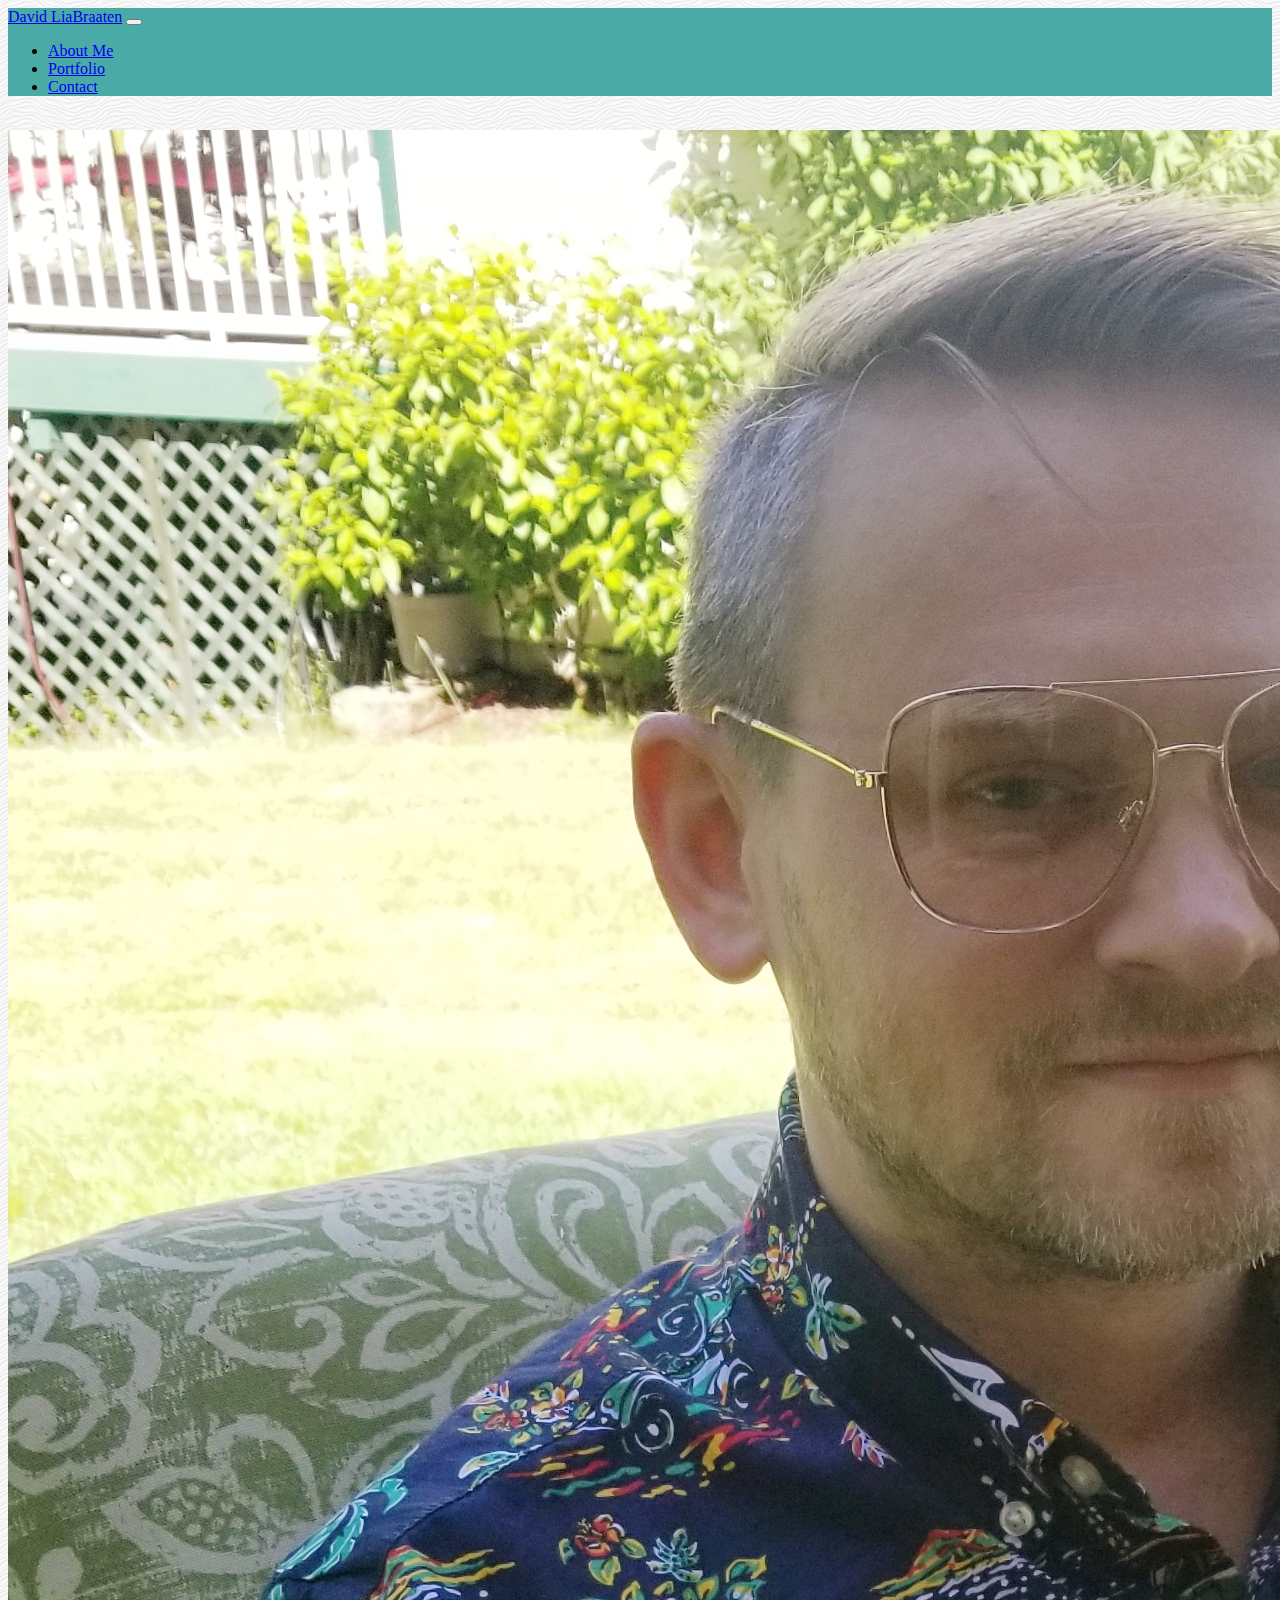
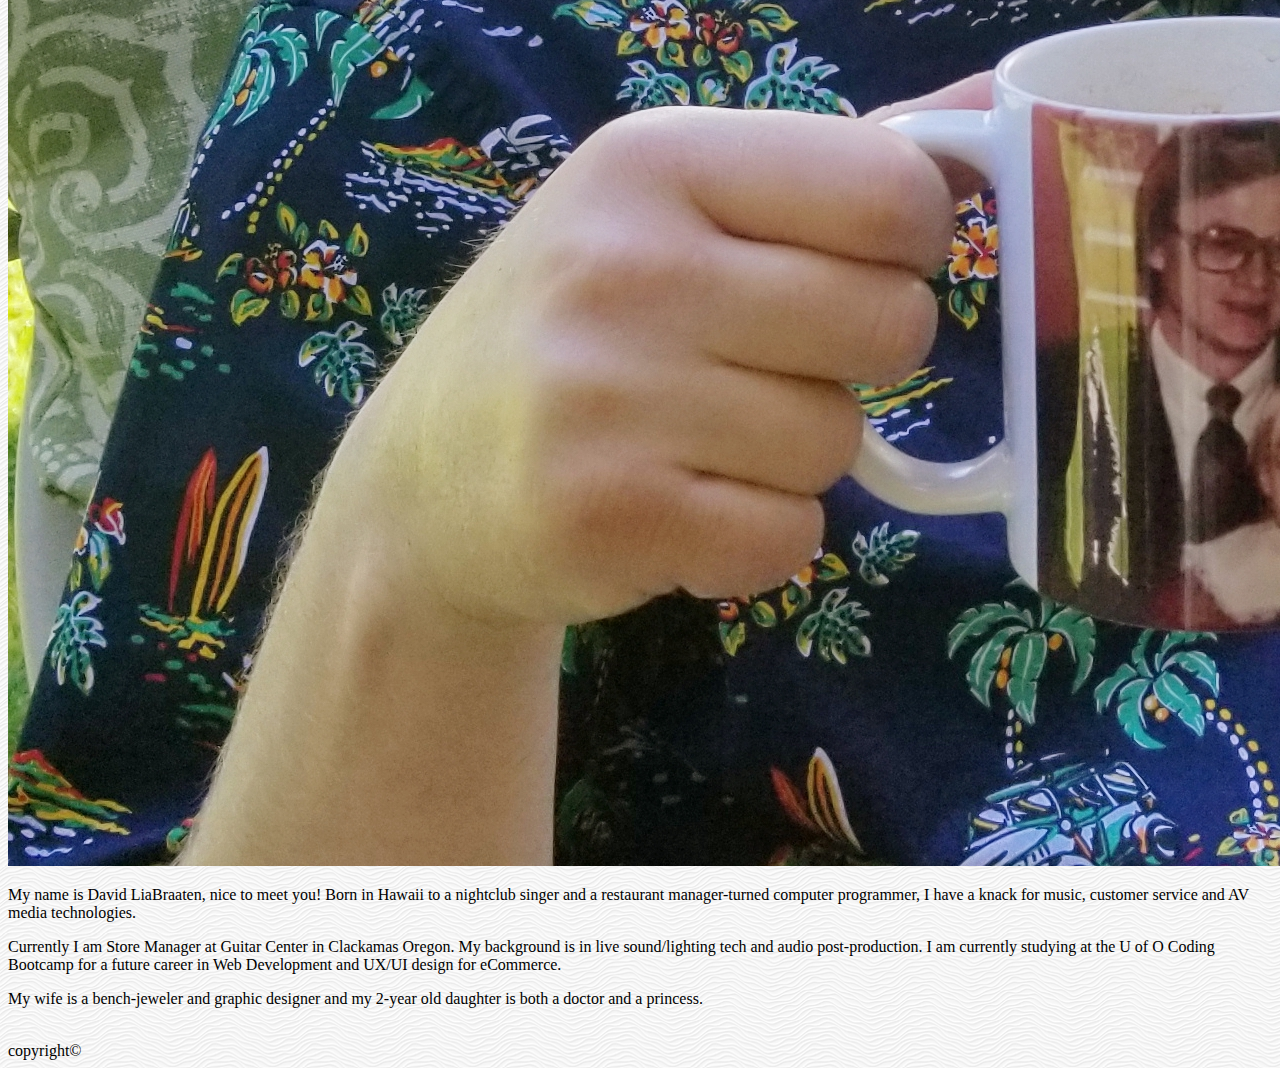
==== index.html @ 0c7cf11d "add sticky footer to bootstrap portfolio" ====
<!DOCTYPE html>
<html lang="en-us">

    <head>
        <meta charset="UTF-8">
        <meta name="viewport" content="width=device-width, initial-scale=1, shrink-to-fit=no">
        <link rel="stylesheet" href="https://stackpath.bootstrapcdn.com/bootstrap/4.2.1/css/bootstrap.min.css" integrity="sha384-GJzZqFGwb1QTTN6wy59ffF1BuGJpLSa9DkKMp0DgiMDm4iYMj70gZWKYbI706tWS" crossorigin="anonymous">
        <!-- <style>
        body {background-image: url("..assets/images/white-waves.png");}
        </style> -->
        <title>portfolio-about-me</title>
    </head>

<!-- set background image    -->
    <body style="background-image: url(assets/images/white-waves.png)">
<!--name and nav bar-->

        <nav class="navbar navbar-expand-sm navbar-light bg-teal" style="background-color:#4aaaa5";>
        <!-- brand -->
            <a class="navbar-brand" href="index.html">David LiaBraaten</a>
      
        <!-- toggler/collapsibe button -->
            <button class="navbar-toggler" type="button" data-toggle="collapse" data-target="#navbarMenu">
                <span class="navbar-toggler-icon"></span>
            </button>
      
        <!-- navbar links -->
 
            <div class="collapse navbar-collapse" id="navbarMenu">
                <ul class="navbar-nav ml-auto">
                    <li class="nav-item">
                    <a class="nav-link" href="index.html">About Me</a>
                    </li>
                    <li class="nav-item">
                    <a class="nav-link" href="portfolio.html">Portfolio</a>
                    </li>
                    <li class="nav-item">
                    <a class="nav-link" href="contact.html">Contact</a>
                    </li> 
                </ul>
            </div> 
        </nav>



<!--bottom portion-->

<!-- build bootstrap grid: 4 rows, 2 columns -->
<br>
        <div class="container">
            <div class="row card">
                <div class="col card-body">
                    <div class="row">
                        <div class="col-md-4 col-sm-8"><img src="assets/images/DavidLiaBraatenMug.jpg"/ alt="David LiaBraaten picture" class="img-fluid mb-3"/>
                        </div>
                        <div class="col-md-8 col-sm-4">
                                        <p>My name is David LiaBraaten, nice to meet you!  Born in Hawaii to a nightclub singer and a restaurant manager-turned computer programmer, I have a knack for music, customer service and AV media technologies.   </p> 
                                        <p> Currently I am Store Manager at Guitar Center in Clackamas Oregon.  My background is in live sound/lighting tech and audio post-production.   I am currently studying at the U of O Coding Bootcamp for a future career in Web Development and UX/UI design for eCommerce. </p> 
                                        <p>My wife is a bench-jeweler and graphic designer and my 2-year old daughter is both a doctor and a princess.</p>
                        </div>
                    </div> 
                    <div class="row">
                        <div class="col-md-12"></div>
                    </div>  
                </div>
            </div>
        
        </div>
<br> 
<!-- footer element -->

<div class="footer-margin mb-0 mt-100">
        <footer class="card-footer bg-light footer-font-style text-muted footer-position text-center mh-100 fixed-bottom">copyright&copy;</footer></a>
        </footer>
      </div>

<!-- javascript links -->

    <script src="https://code.jquery.com/jquery-3.3.1.slim.min.js" integrity="sha384-q8i/X+965DzO0rT7abK41JStQIAqVgRVzpbzo5smXKp4YfRvH+8abtTE1Pi6jizo" crossorigin="anonymous"></script>
    <script src="https://cdnjs.cloudflare.com/ajax/libs/popper.js/1.14.6/umd/popper.min.js" integrity="sha384-wHAiFfRlMFy6i5SRaxvfOCifBUQy1xHdJ/yoi7FRNXMRBu5WHdZYu1hA6ZOblgut" crossorigin="anonymous"></script>
    <script src="https://stackpath.bootstrapcdn.com/bootstrap/4.2.1/js/bootstrap.min.js" integrity="sha384-B0UglyR+jN6CkvvICOB2joaf5I4l3gm9GU6Hc1og6Ls7i6U/mkkaduKaBhlAXv9k" crossorigin="anonymous"></script>    
    </body>
</html>
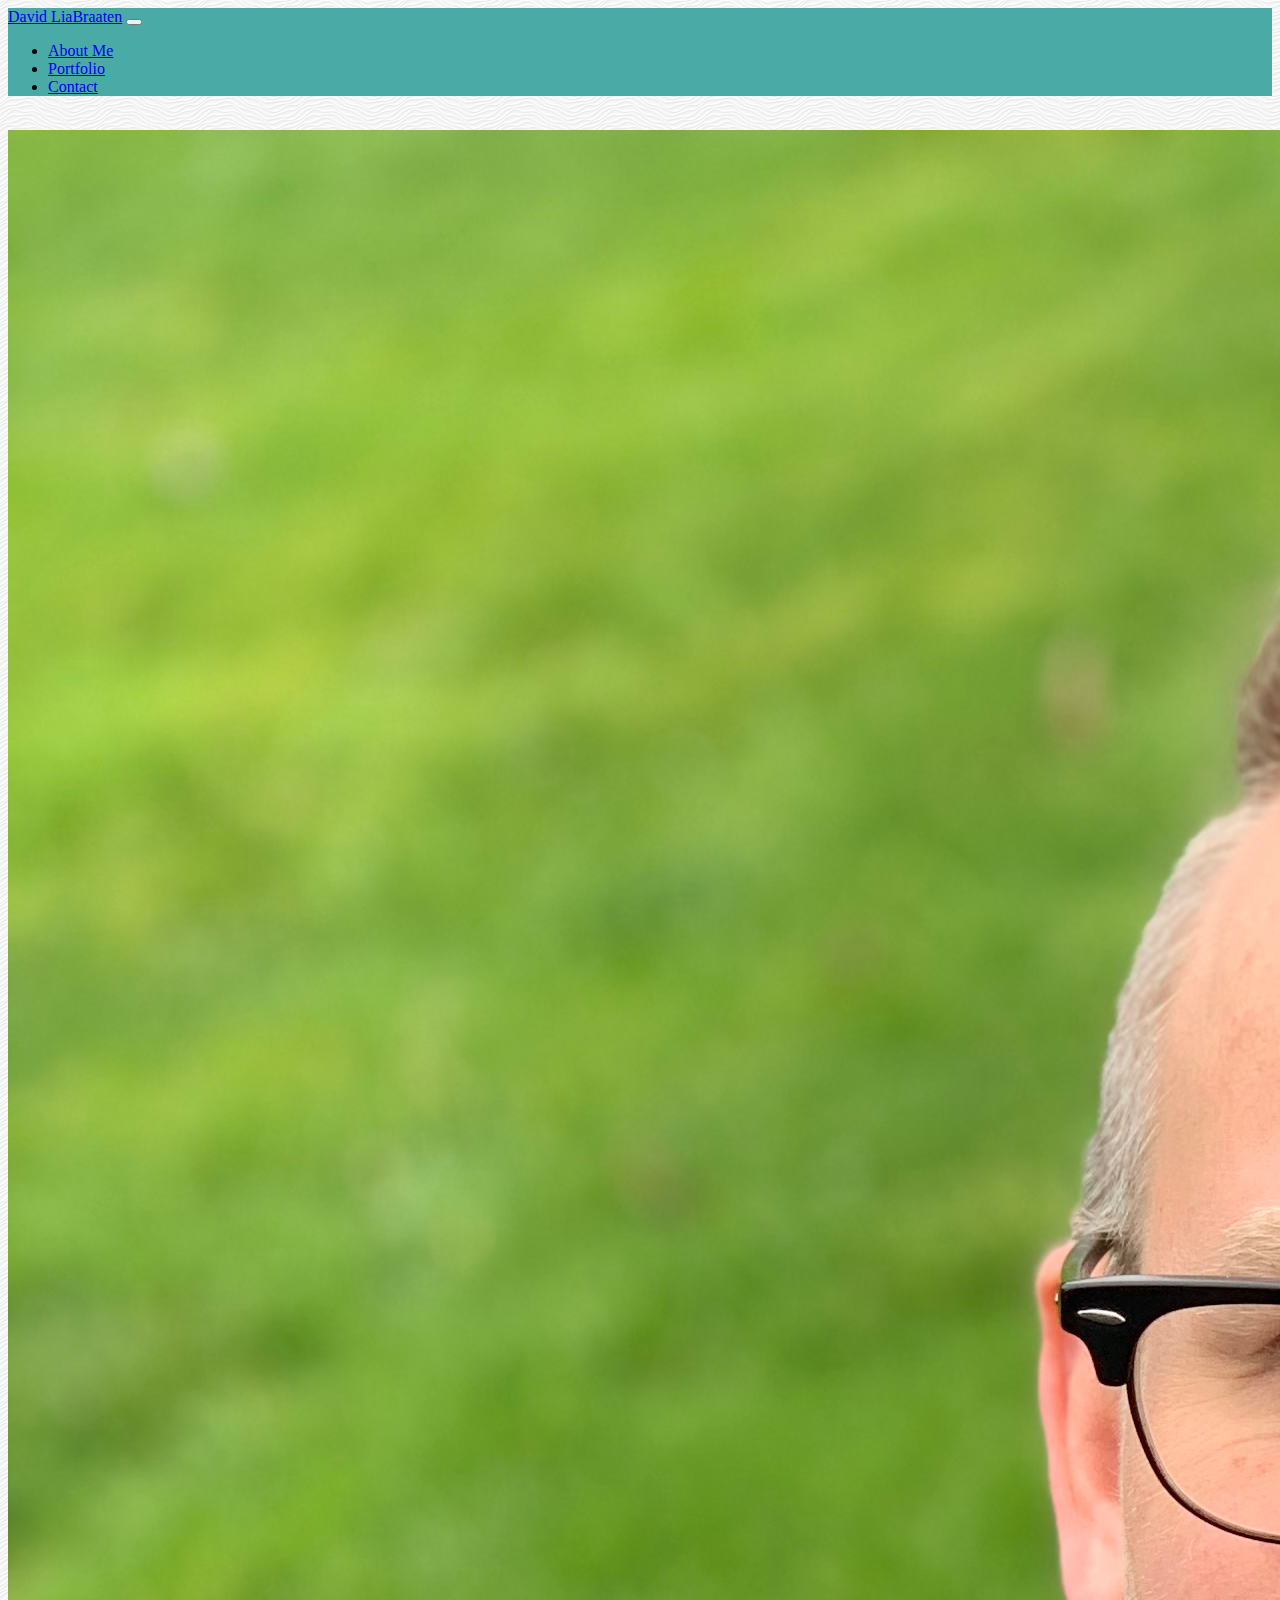
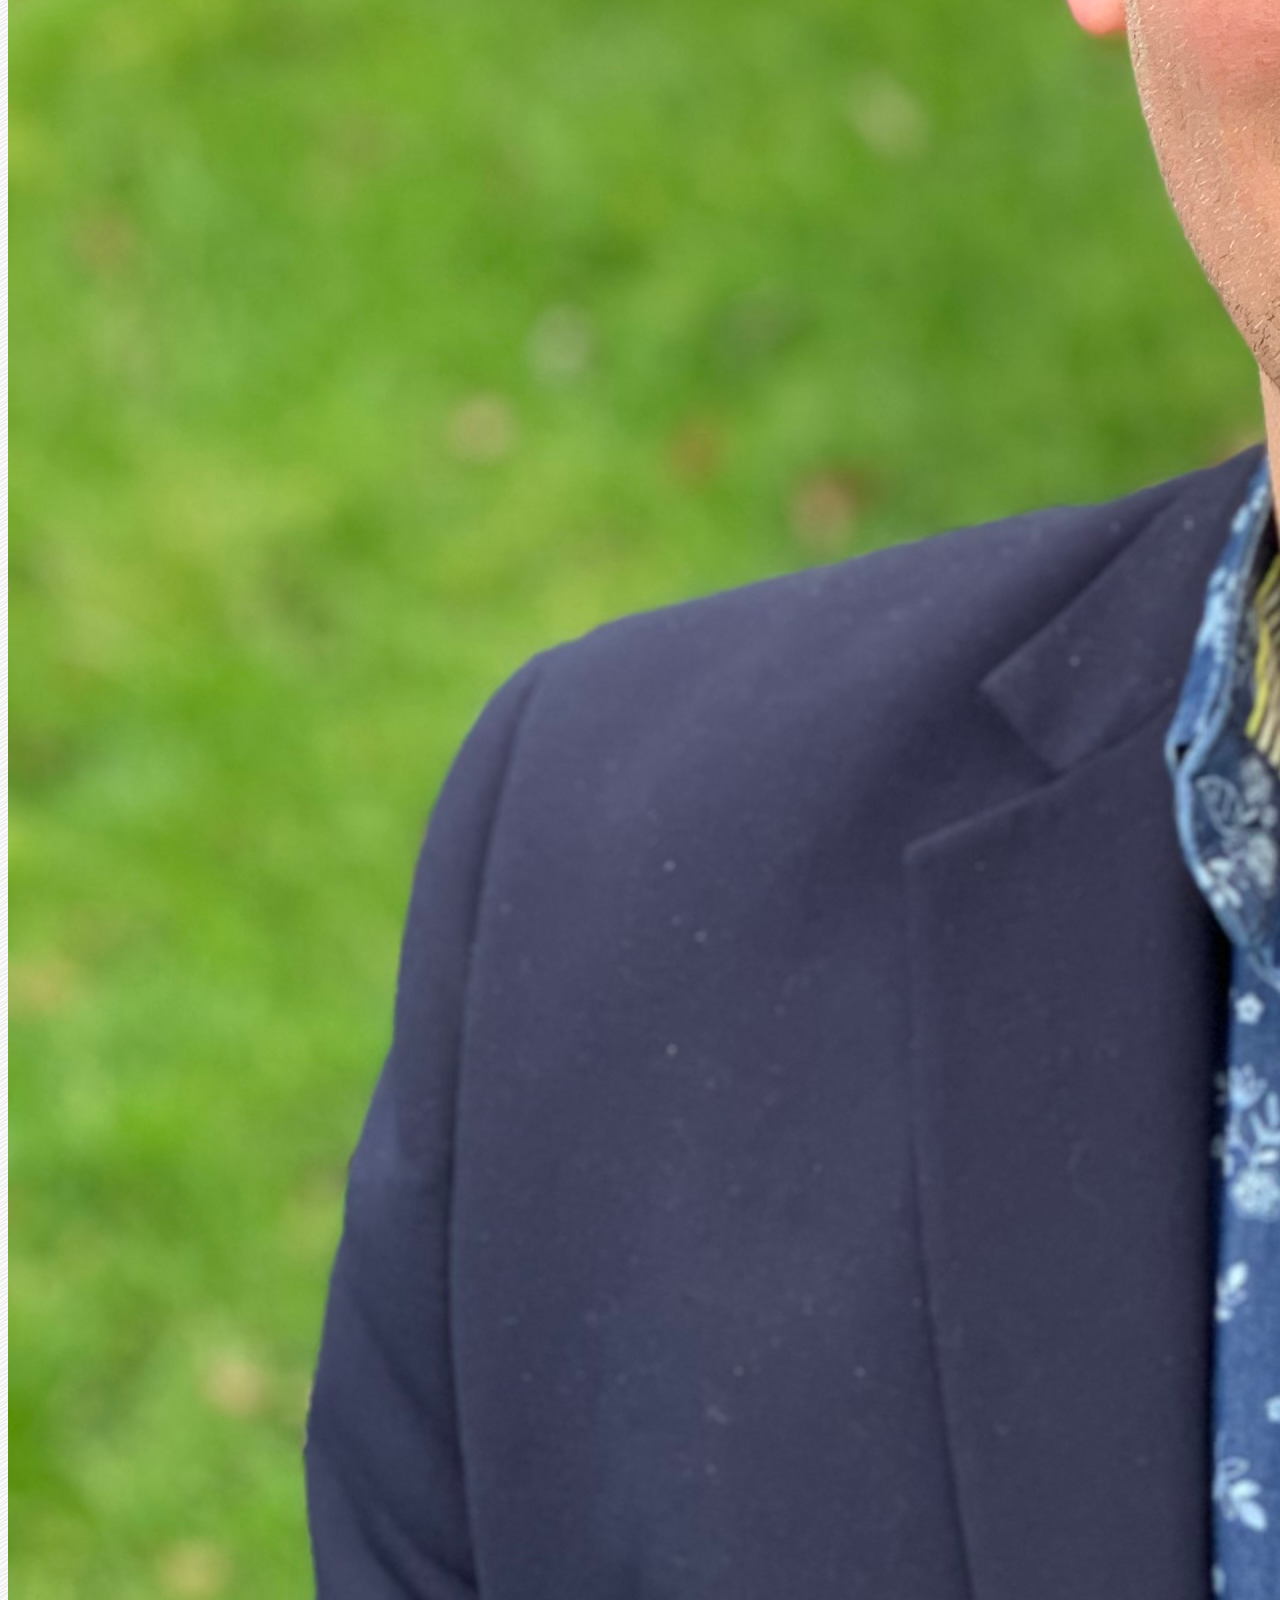
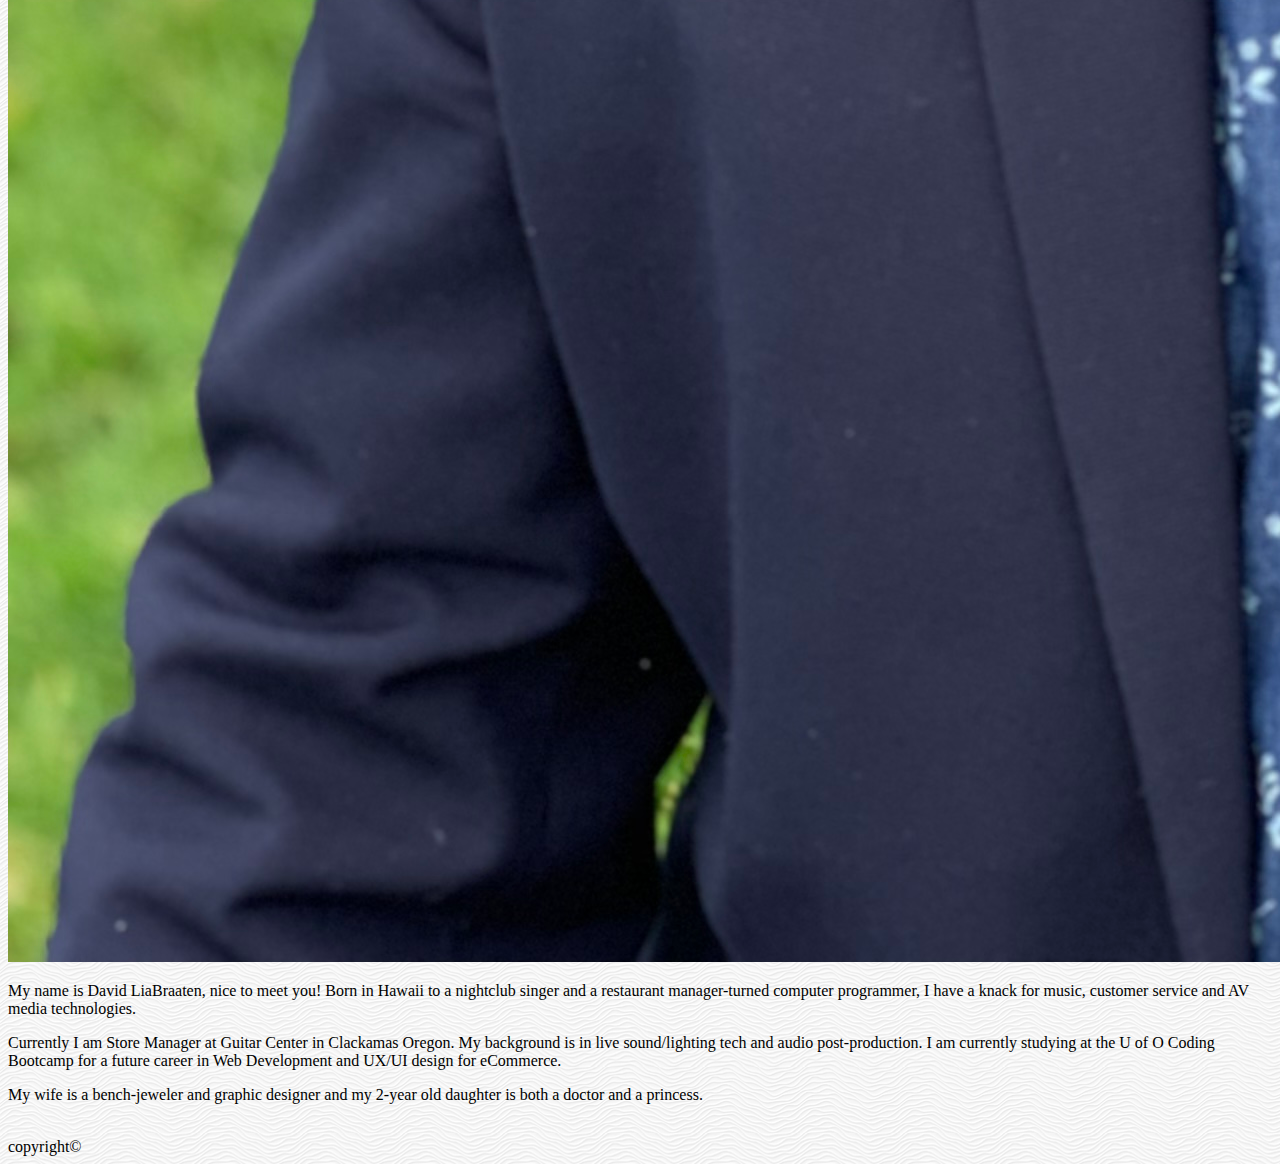
==== commit 46eceb3c: "profile2.0" ====
--- a/index.html
+++ b/index.html
@@ -51,7 +51,7 @@
             <div class="row card">
                 <div class="col card-body">
                     <div class="row">
-                        <div class="col-md-4 col-sm-8"><img src="assets/images/DavidLiaBraatenMug.jpg"/ alt="David LiaBraaten picture" class="img-fluid mb-3"/>
+                        <div class="col-md-4 col-sm-8"><img src="assets/images/DLProfile.jpg"/ alt="David LiaBraaten picture" class="img-fluid mb-3"/>
                         </div>
                         <div class="col-md-8 col-sm-4">
                                         <p>My name is David LiaBraaten, nice to meet you!  Born in Hawaii to a nightclub singer and a restaurant manager-turned computer programmer, I have a knack for music, customer service and AV media technologies.   </p> 
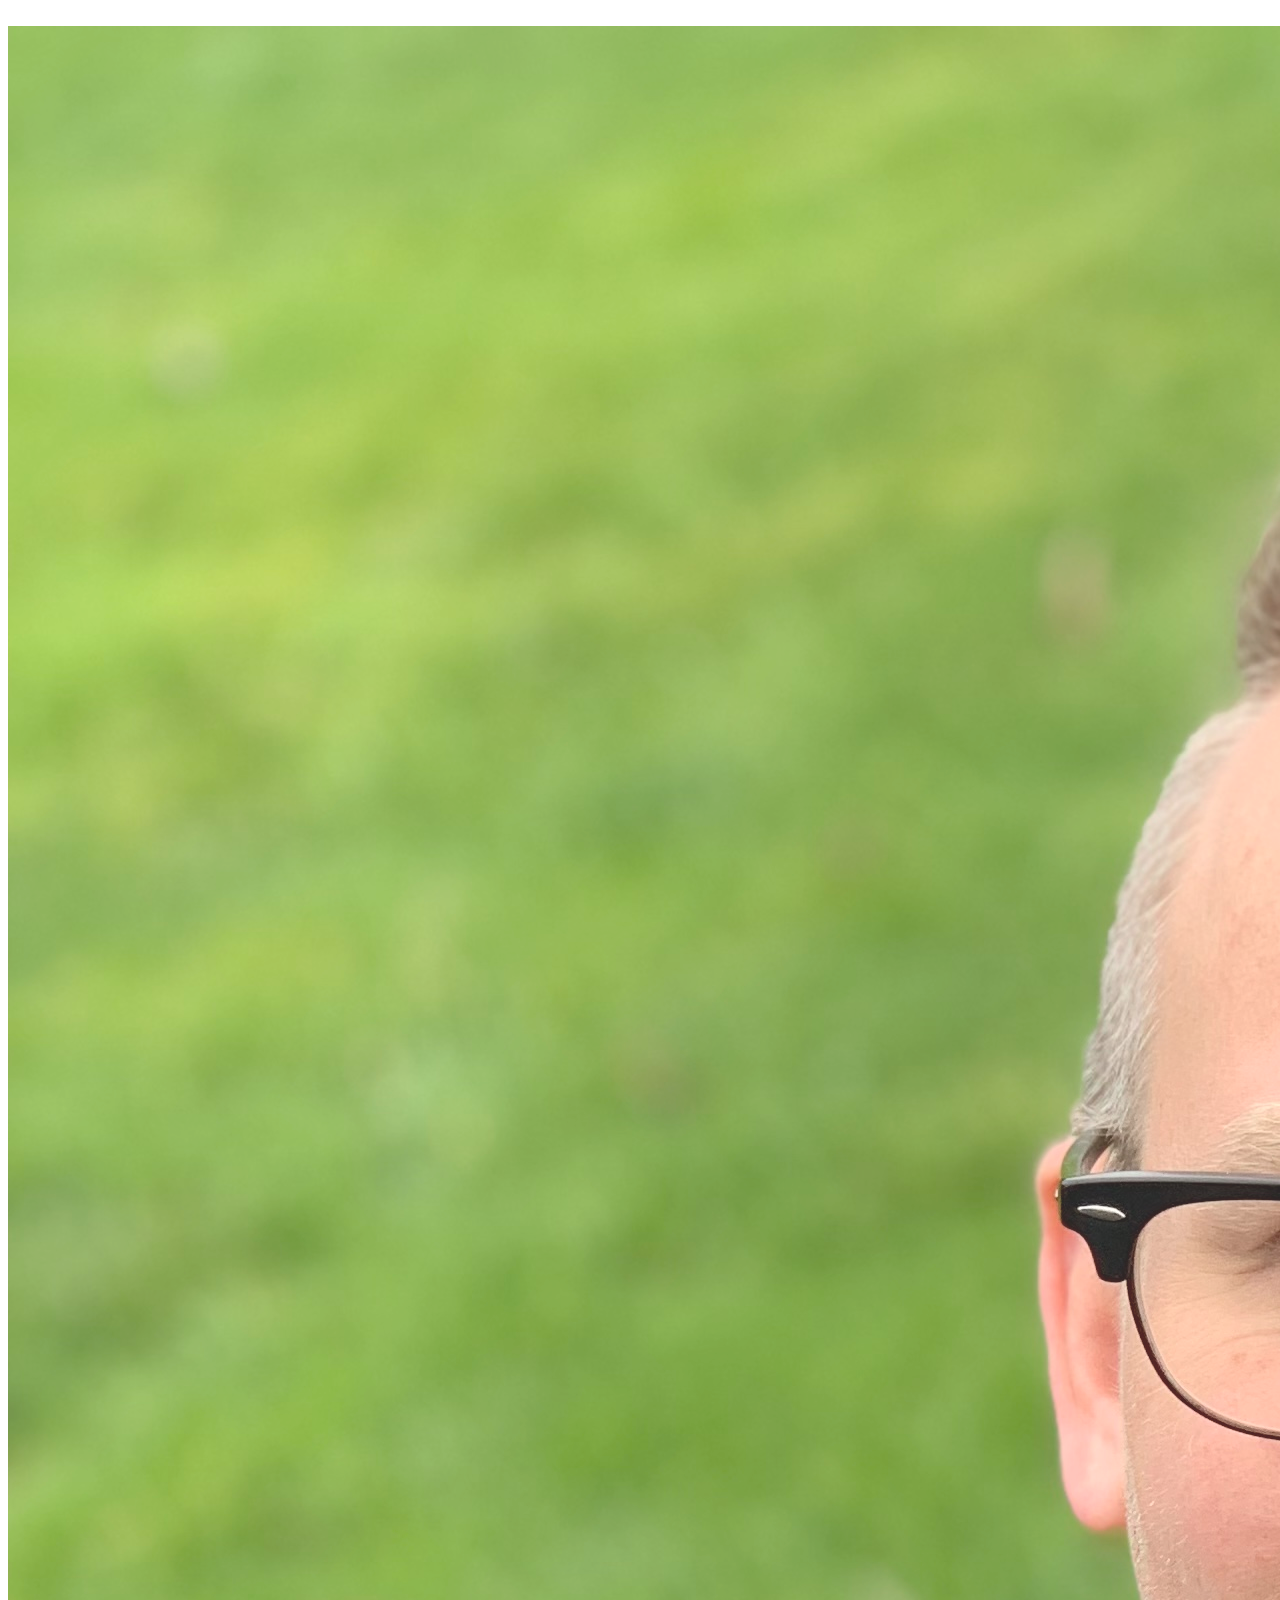
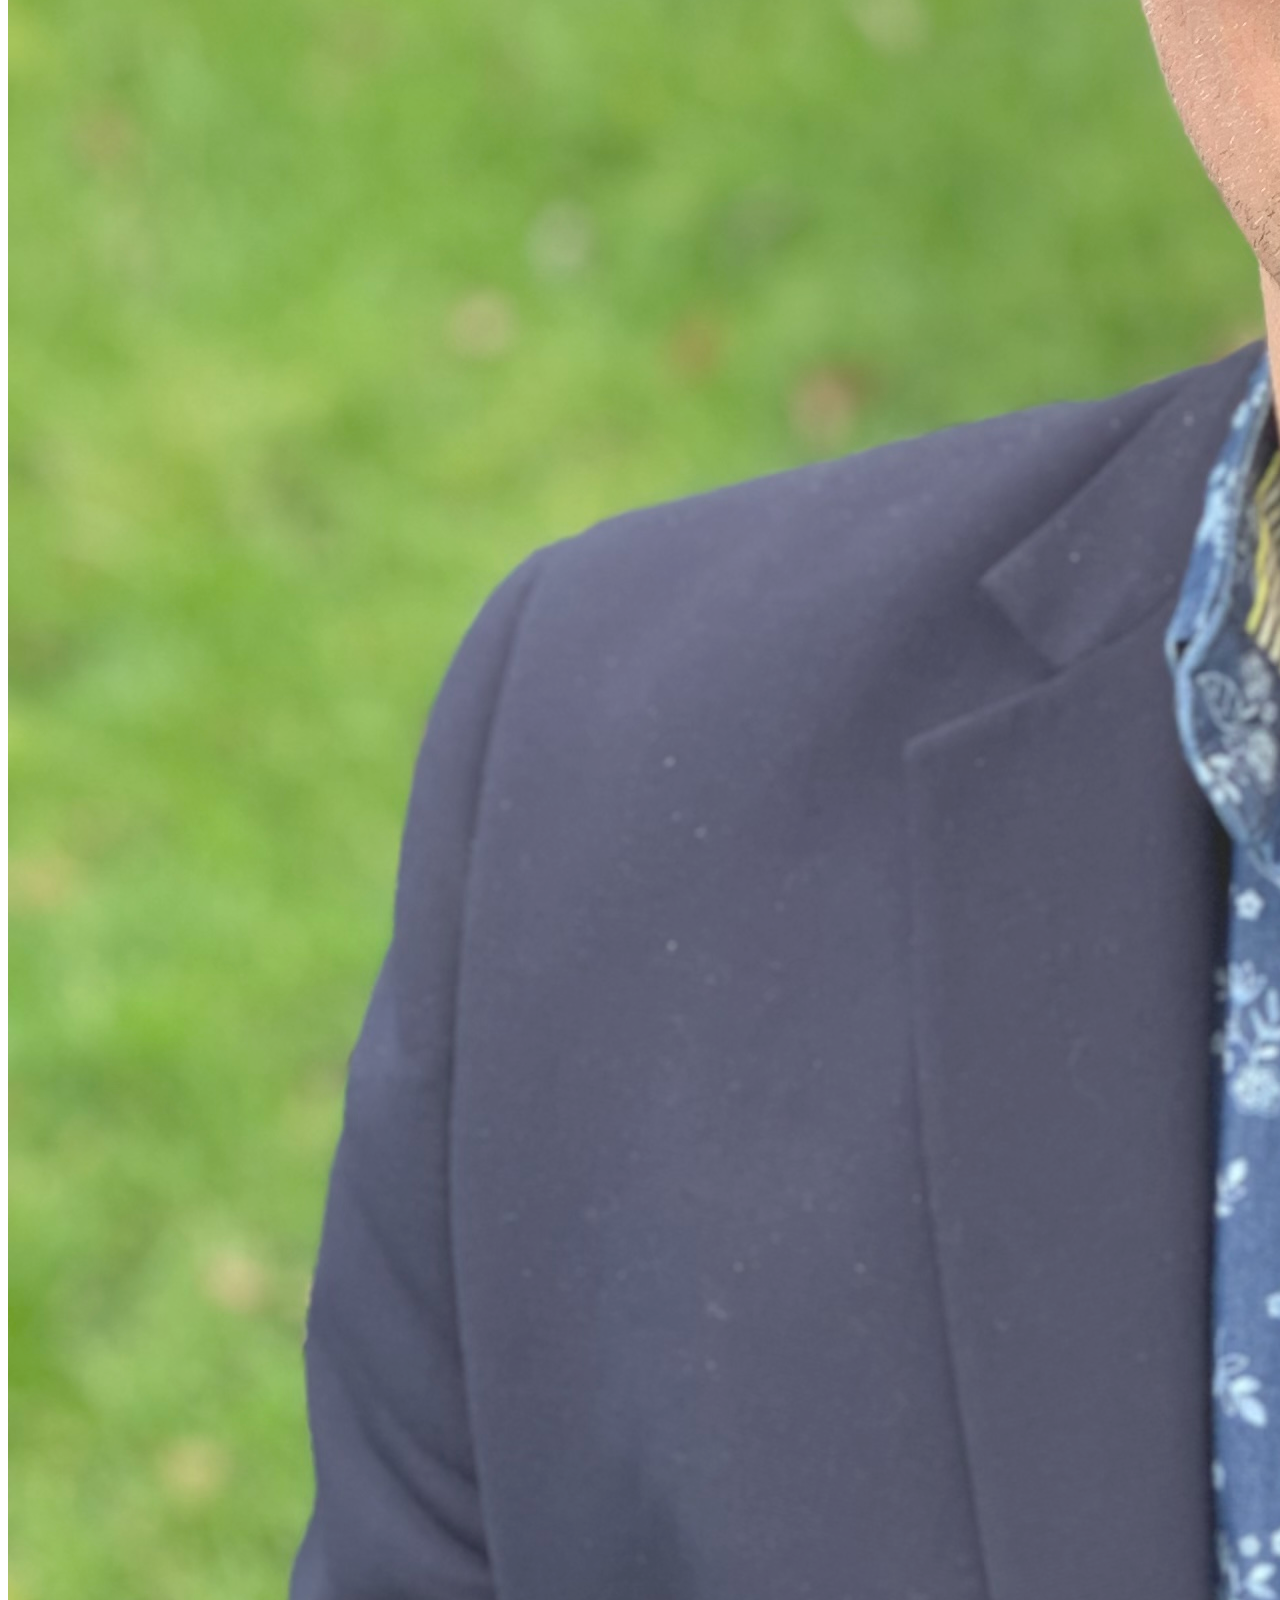
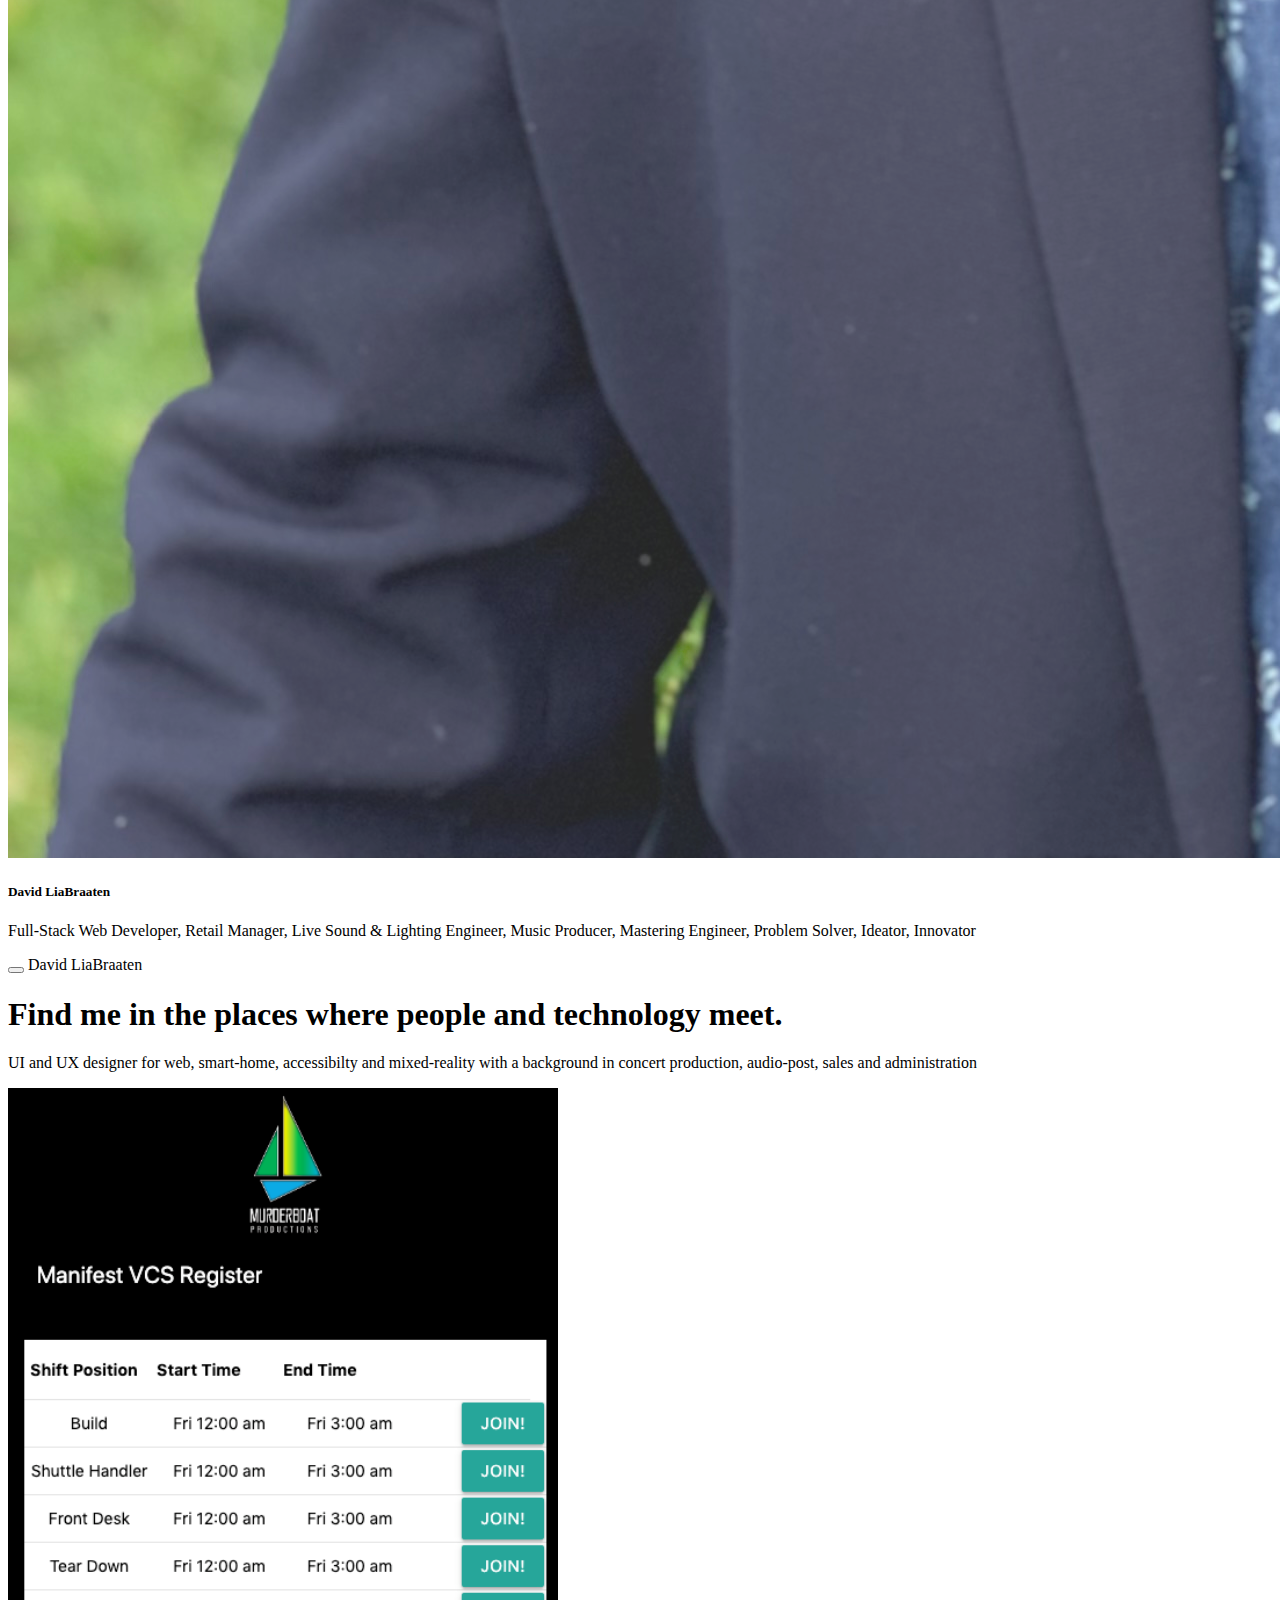
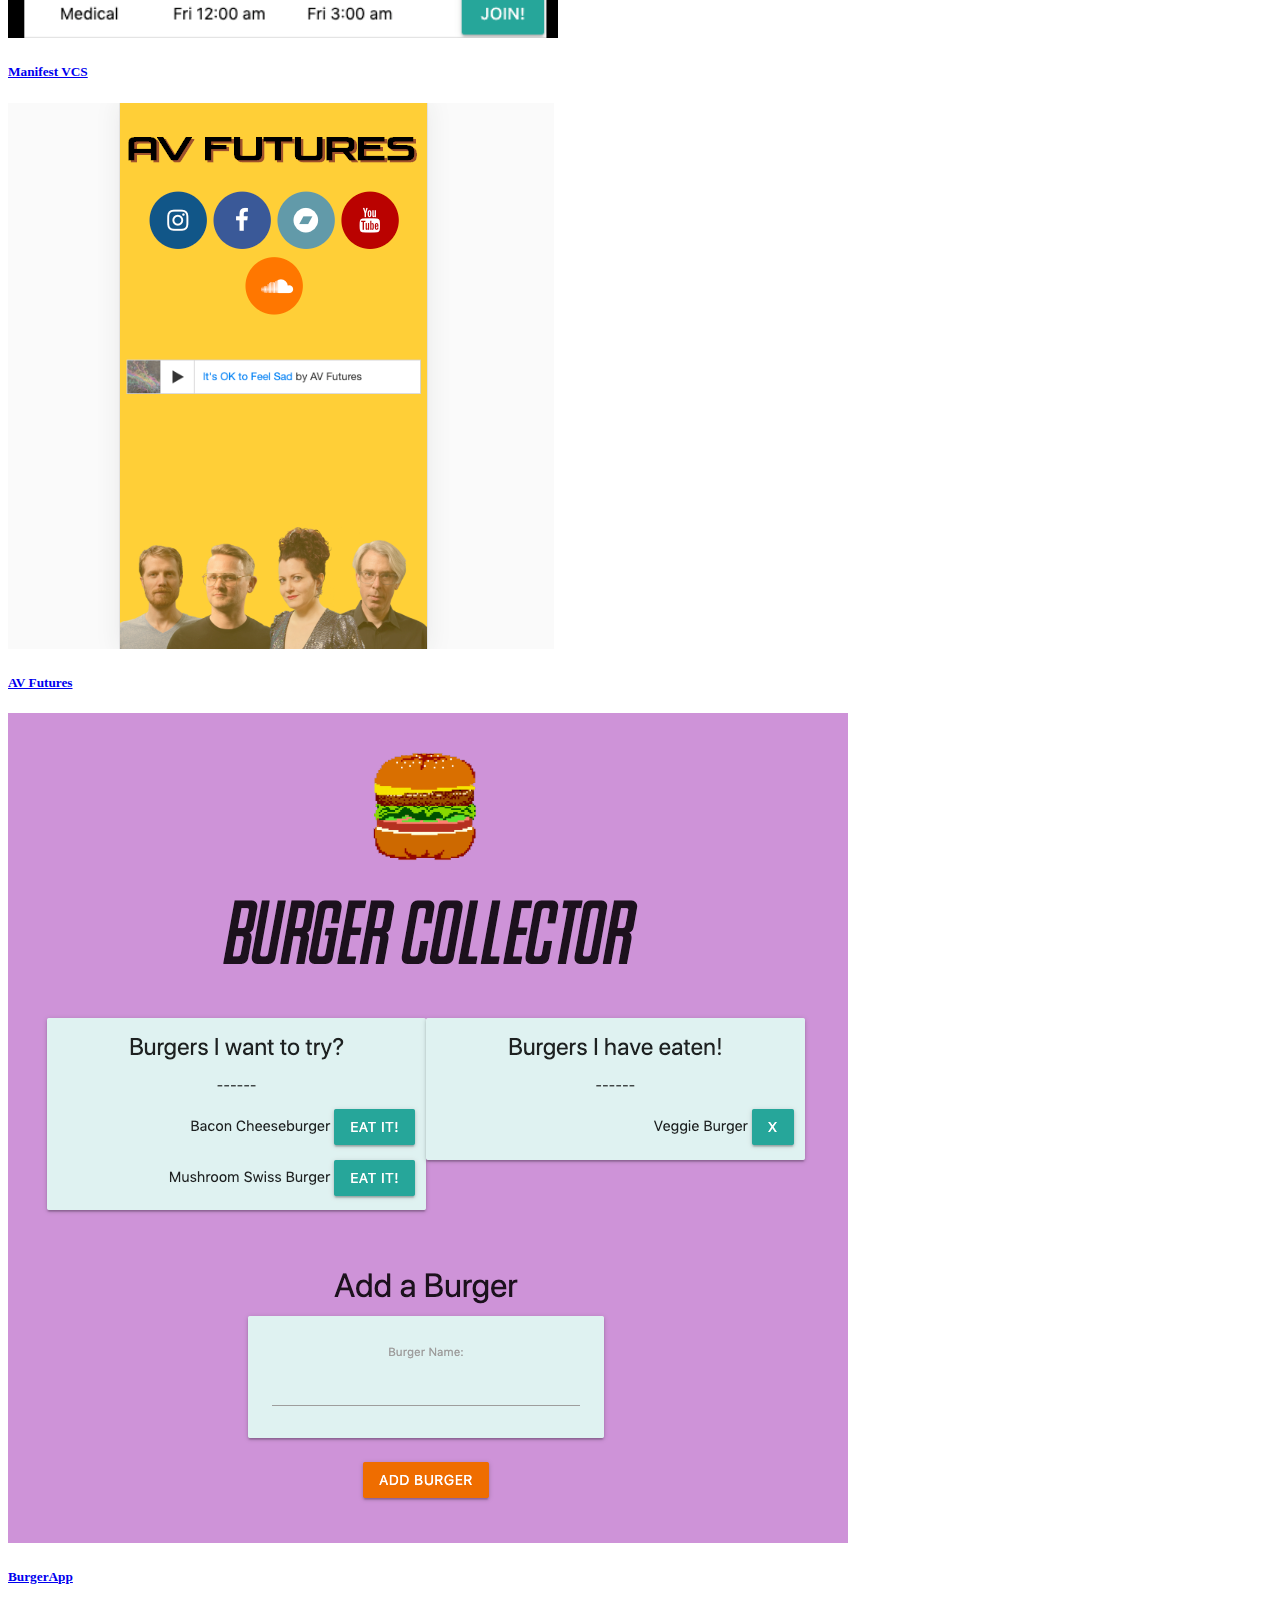
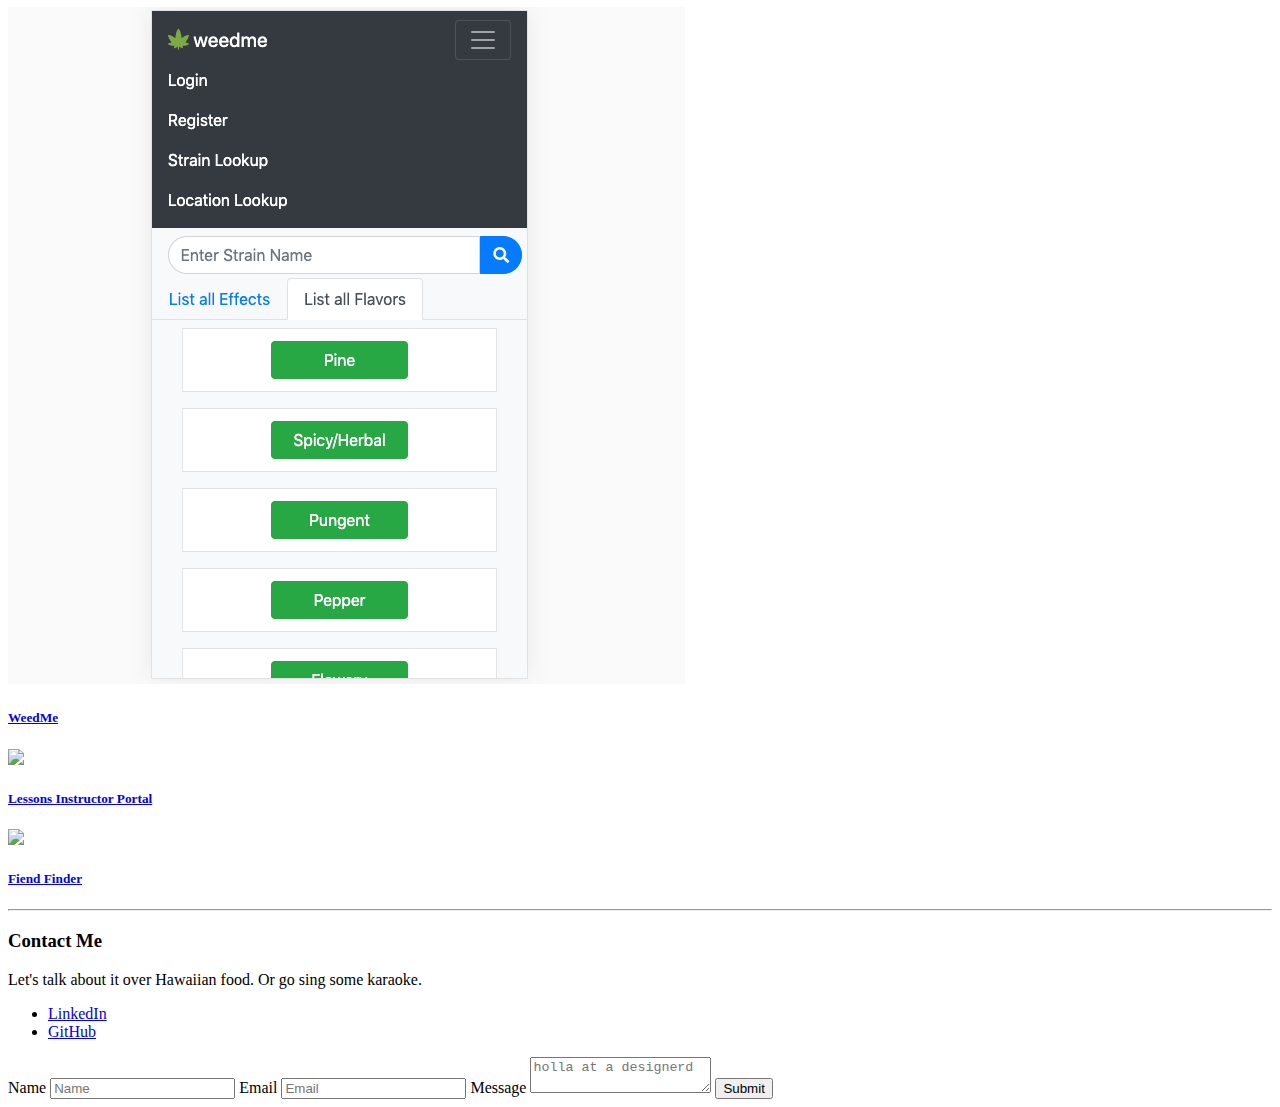
==== commit 3c9135f5: "replaced with updated portfolio using Foundation css" ====
--- a/index.html
+++ b/index.html
@@ -1,83 +1,119 @@
-<!DOCTYPE html>
-<html lang="en-us">
+<!doctype html>
+<html class="no-js" lang="en">
+<head>
+<meta charset="utf-8" />
+<meta name="viewport" content="width=device-width, initial-scale=1.0" />
+<title>Foundation | Welcome</title>
+<link rel="stylesheet" href="https://dhbhdrzi4tiry.cloudfront.net/cdn/sites/foundation.min.css">
+<link rel="stylesheet" type="text/css" href="./assets/style.css">
+</head>
+<body>
+<div class="off-canvas-wrapper">
+<div class="off-canvas-wrapper-inner" data-off-canvas-wrapper>
+<div class="off-canvas position-left reveal-for-large" id="my-info" data-off-canvas data-position="left">
+<div class="row column">
+<br>
+<img class="thumbnail profile-pic" src="./assets/images/IMG_3037.jpg">
+<h5>David LiaBraaten</h5>
+<p>Full-Stack Web Developer, Retail Manager, Live Sound & Lighting Engineer, Music Producer, Mastering Engineer, Problem Solver, Ideator, Innovator</p>
+</div>
+</div>
+<div class="off-canvas-content" data-off-canvas-content>
+<div class="title-bar hide-for-large">
+<div class="title-bar-left">
+<button class="menu-icon" type="button" data-open="my-info"></button>
+<span class="title-bar-title">David LiaBraaten</span>
+</div>
+</div>
 
-    <head>
-        <meta charset="UTF-8">
-        <meta name="viewport" content="width=device-width, initial-scale=1, shrink-to-fit=no">
-        <link rel="stylesheet" href="https://stackpath.bootstrapcdn.com/bootstrap/4.2.1/css/bootstrap.min.css" integrity="sha384-GJzZqFGwb1QTTN6wy59ffF1BuGJpLSa9DkKMp0DgiMDm4iYMj70gZWKYbI706tWS" crossorigin="anonymous">
-        <!-- <style>
-        body {background-image: url("..assets/images/white-waves.png");}
-        </style> -->
-        <title>portfolio-about-me</title>
-    </head>
+<div class="callout primary">
+<div class="row column">
+<h1>Find me in the places where people and technology meet.</h1>
+<p class="lead">UI and UX designer for web, smart-home, accessibilty and mixed-reality with a background in concert production, audio-post, sales and administration </p>
+</div>
+</div>
+<div class="row small-up-2 medium-up-3 large-up-4">
+<div class="column">
+    <a href="https://mbvsc.herokuapp.com" target="_blank">
+<img class="thumbnail" src="./assets/images/ManifestVCS.png" height=550px width=550px>
+<h5>Manifest VCS</h5>
+    </a>
+</div>
+<div class="column">
+    <a href="https://www.avfutures.com/">
+<img class="thumbnail" src="./assets/images/AVFutures.png">
+<h5>AV Futures</h5>
+    </a>
+</div>
+<div class="column">
+    <a href="https://vast-taiga-50476.herokuapp.com/">
+<img class="thumbnail" src="./assets/images/BurgerCollector.png">
+<h5>BurgerApp</h5>
+    </a>
+</div>
+<div class="column">
+    <a href="www.weedmemaps.com">
+<img class="thumbnail" src="./assets/images/WeedMe.png">
+<h5>WeedMe</h5>
+    </a>
+</div>
+<div class="column">
+    <a href="#">
+<img class="thumbnail" src="https://placehold.it/550x550">
+<h5>Lessons Instructor Portal</h5>
+    </a>
+</div>
+<div class="column">
+    <a href="#">
+<img class="thumbnail" src="https://placehold.it/550x550">
+<h5>Fiend Finder</h5>
+    </a>
+</div>
+<!-- <div class="column">
+<img class="thumbnail" src="https://placehold.it/550x550">
+<h5>?</h5>
+</div>
+<div class="column">
+<img class="thumbnail" src="https://placehold.it/550x550">
+<h5>?</h5>
+</div> -->
 
-<!-- set background image    -->
-    <body style="background-image: url(assets/images/white-waves.png)">
-<!--name and nav bar-->
-
-        <nav class="navbar navbar-expand-sm navbar-light bg-teal" style="background-color:#4aaaa5";>
-        <!-- brand -->
-            <a class="navbar-brand" href="index.html">David LiaBraaten</a>
-      
-        <!-- toggler/collapsibe button -->
-            <button class="navbar-toggler" type="button" data-toggle="collapse" data-target="#navbarMenu">
-                <span class="navbar-toggler-icon"></span>
-            </button>
-      
-        <!-- navbar links -->
- 
-            <div class="collapse navbar-collapse" id="navbarMenu">
-                <ul class="navbar-nav ml-auto">
-                    <li class="nav-item">
-                    <a class="nav-link" href="index.html">About Me</a>
-                    </li>
-                    <li class="nav-item">
-                    <a class="nav-link" href="portfolio.html">Portfolio</a>
-                    </li>
-                    <li class="nav-item">
-                    <a class="nav-link" href="contact.html">Contact</a>
-                    </li> 
-                </ul>
-            </div> 
-        </nav>
+</div>
+<hr>
+<div class="row">
+<div class="medium-6 columns">
+<h3>Contact Me</h3>
+<p>Let's talk about it over Hawaiian food. Or go sing some karaoke.</p>
+<ul class="menu">
+<li><a href="https://www.linkedin.com/in/david-liabraaten-22aa7a177/">LinkedIn</a></li>
+<li><a href="https://github.com/verbash">GitHub</a></li>
+<!-- <li><a href="#">Yo</a></li> -->
+</ul>
+</div>
+<div class="medium-6 columns">
+<label>Name
+<input type="text" placeholder="Name">
+</label>
+<label>Email
+<input type="text" placeholder="Email">
+</label>
+<label>
+Message
+<textarea placeholder="holla at a designerd"></textarea>
+</label>
+<input type="submit" class="button expanded" value="Submit">
+</div>
+</div>
+</div>
+</div>
+</div>
+<script src="https://code.jquery.com/jquery-2.1.4.min.js"></script>
+<script src="https://dhbhdrzi4tiry.cloudfront.net/cdn/sites/foundation.js"></script>
+<script>
+      $(document).foundation();
+    </script>
+</body>
+</html>
 
 
 
-<!--bottom portion-->
-
-<!-- build bootstrap grid: 4 rows, 2 columns -->
-<br>
-        <div class="container">
-            <div class="row card">
-                <div class="col card-body">
-                    <div class="row">
-                        <div class="col-md-4 col-sm-8"><img src="assets/images/DLProfile.jpg"/ alt="David LiaBraaten picture" class="img-fluid mb-3"/>
-                        </div>
-                        <div class="col-md-8 col-sm-4">
-                                        <p>My name is David LiaBraaten, nice to meet you!  Born in Hawaii to a nightclub singer and a restaurant manager-turned computer programmer, I have a knack for music, customer service and AV media technologies.   </p> 
-                                        <p> Currently I am Store Manager at Guitar Center in Clackamas Oregon.  My background is in live sound/lighting tech and audio post-production.   I am currently studying at the U of O Coding Bootcamp for a future career in Web Development and UX/UI design for eCommerce. </p> 
-                                        <p>My wife is a bench-jeweler and graphic designer and my 2-year old daughter is both a doctor and a princess.</p>
-                        </div>
-                    </div> 
-                    <div class="row">
-                        <div class="col-md-12"></div>
-                    </div>  
-                </div>
-            </div>
-        
-        </div>
-<br> 
-<!-- footer element -->
-
-<div class="footer-margin mb-0 mt-100">
-        <footer class="card-footer bg-light footer-font-style text-muted footer-position text-center mh-100 fixed-bottom">copyright&copy;</footer></a>
-        </footer>
-      </div>
-
-<!-- javascript links -->
-
-    <script src="https://code.jquery.com/jquery-3.3.1.slim.min.js" integrity="sha384-q8i/X+965DzO0rT7abK41JStQIAqVgRVzpbzo5smXKp4YfRvH+8abtTE1Pi6jizo" crossorigin="anonymous"></script>
-    <script src="https://cdnjs.cloudflare.com/ajax/libs/popper.js/1.14.6/umd/popper.min.js" integrity="sha384-wHAiFfRlMFy6i5SRaxvfOCifBUQy1xHdJ/yoi7FRNXMRBu5WHdZYu1hA6ZOblgut" crossorigin="anonymous"></script>
-    <script src="https://stackpath.bootstrapcdn.com/bootstrap/4.2.1/js/bootstrap.min.js" integrity="sha384-B0UglyR+jN6CkvvICOB2joaf5I4l3gm9GU6Hc1og6Ls7i6U/mkkaduKaBhlAXv9k" crossorigin="anonymous"></script>    
-    </body>
-</html>--- a/assets/style.css
+++ b/assets/style.css
@@ -0,0 +1,8 @@
+
+
+
+
+.profile-pic {
+    opacity: 0.85 !important;
+    filter: alpha(opacity=50); /* For IE8 and earlier */
+  }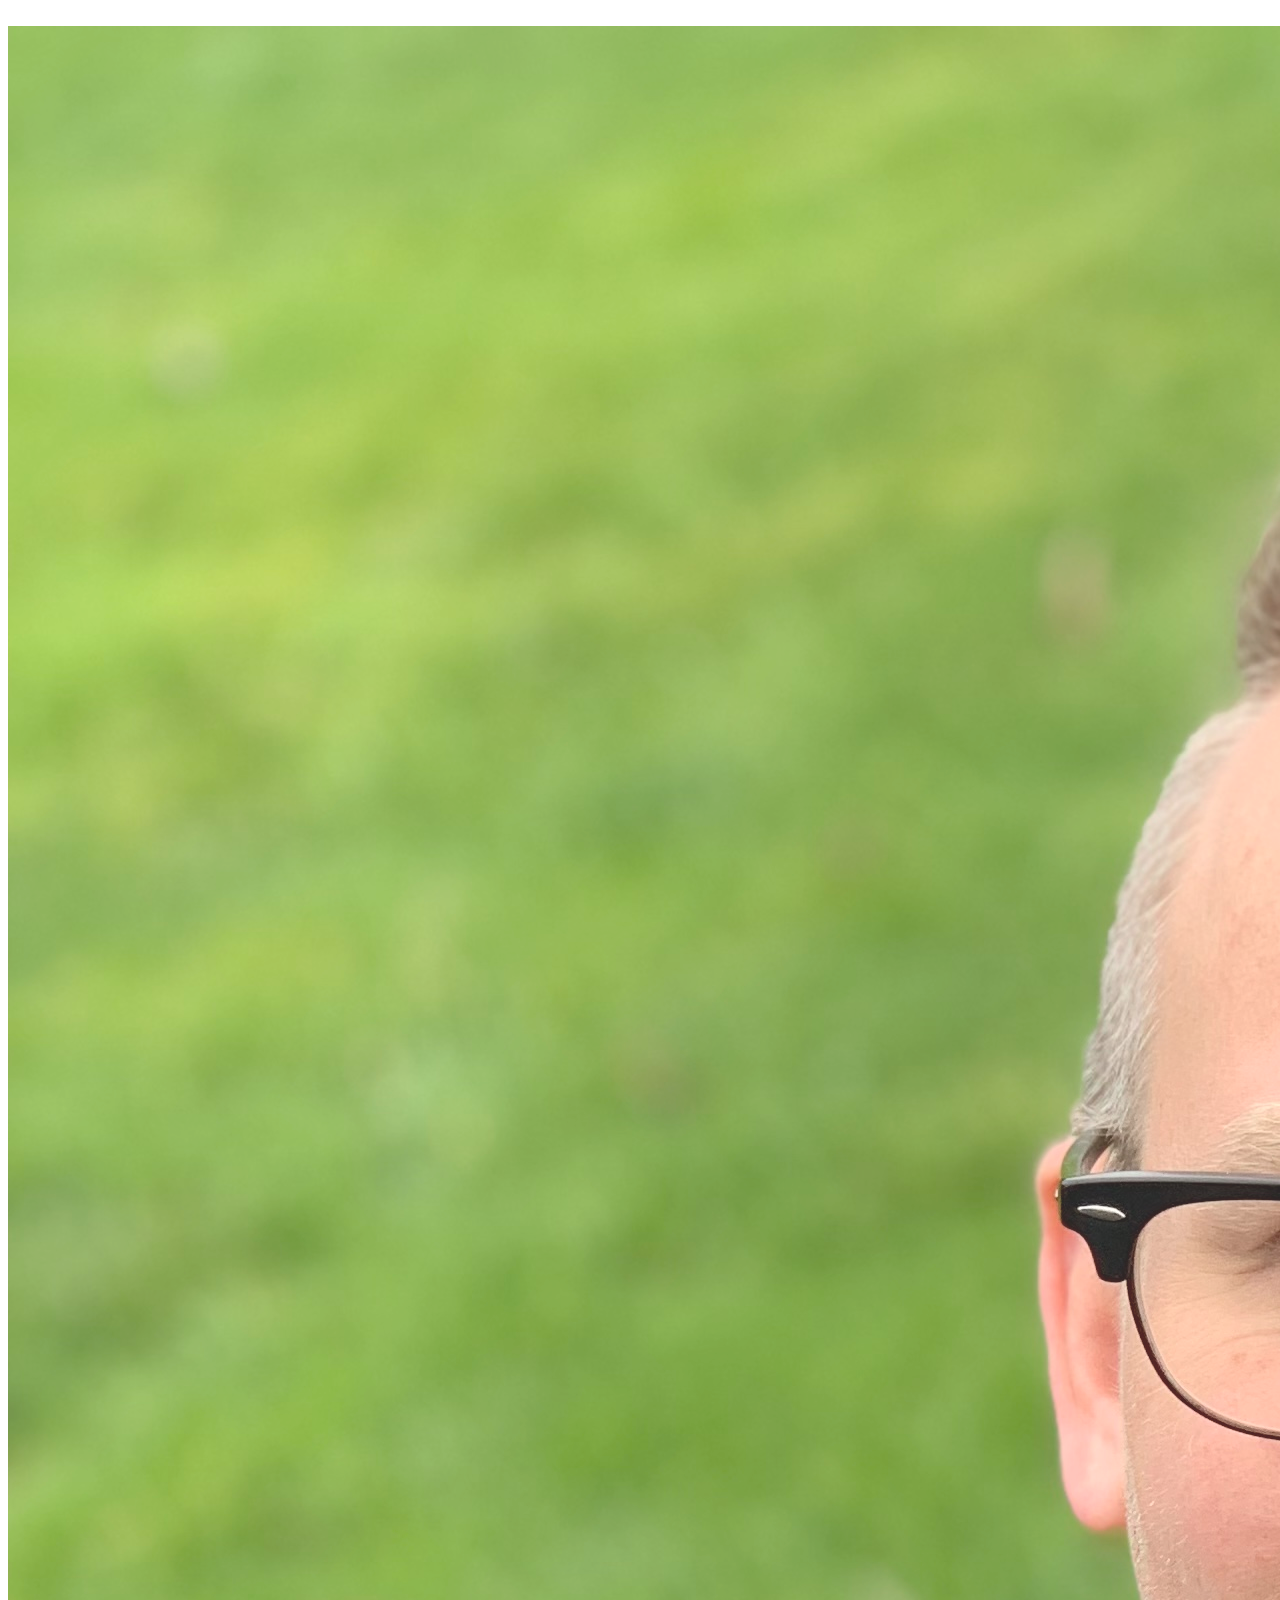
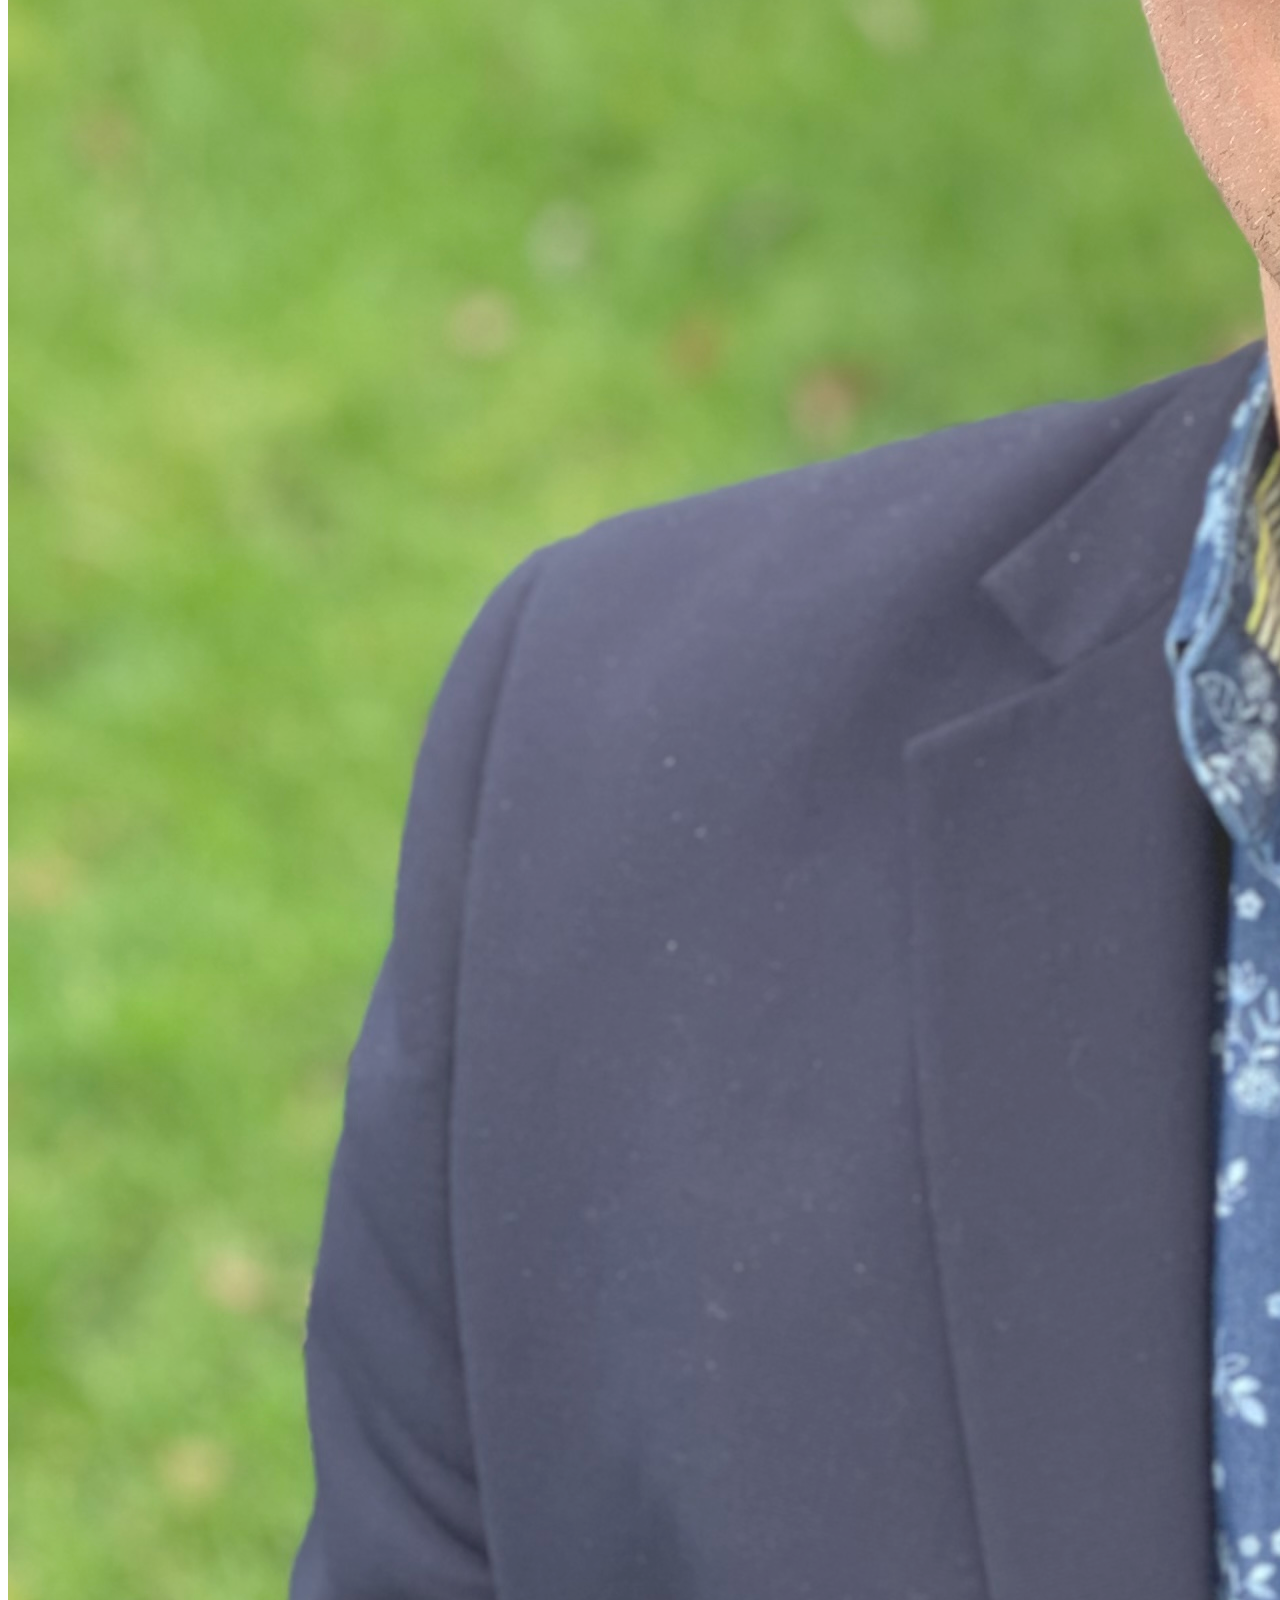
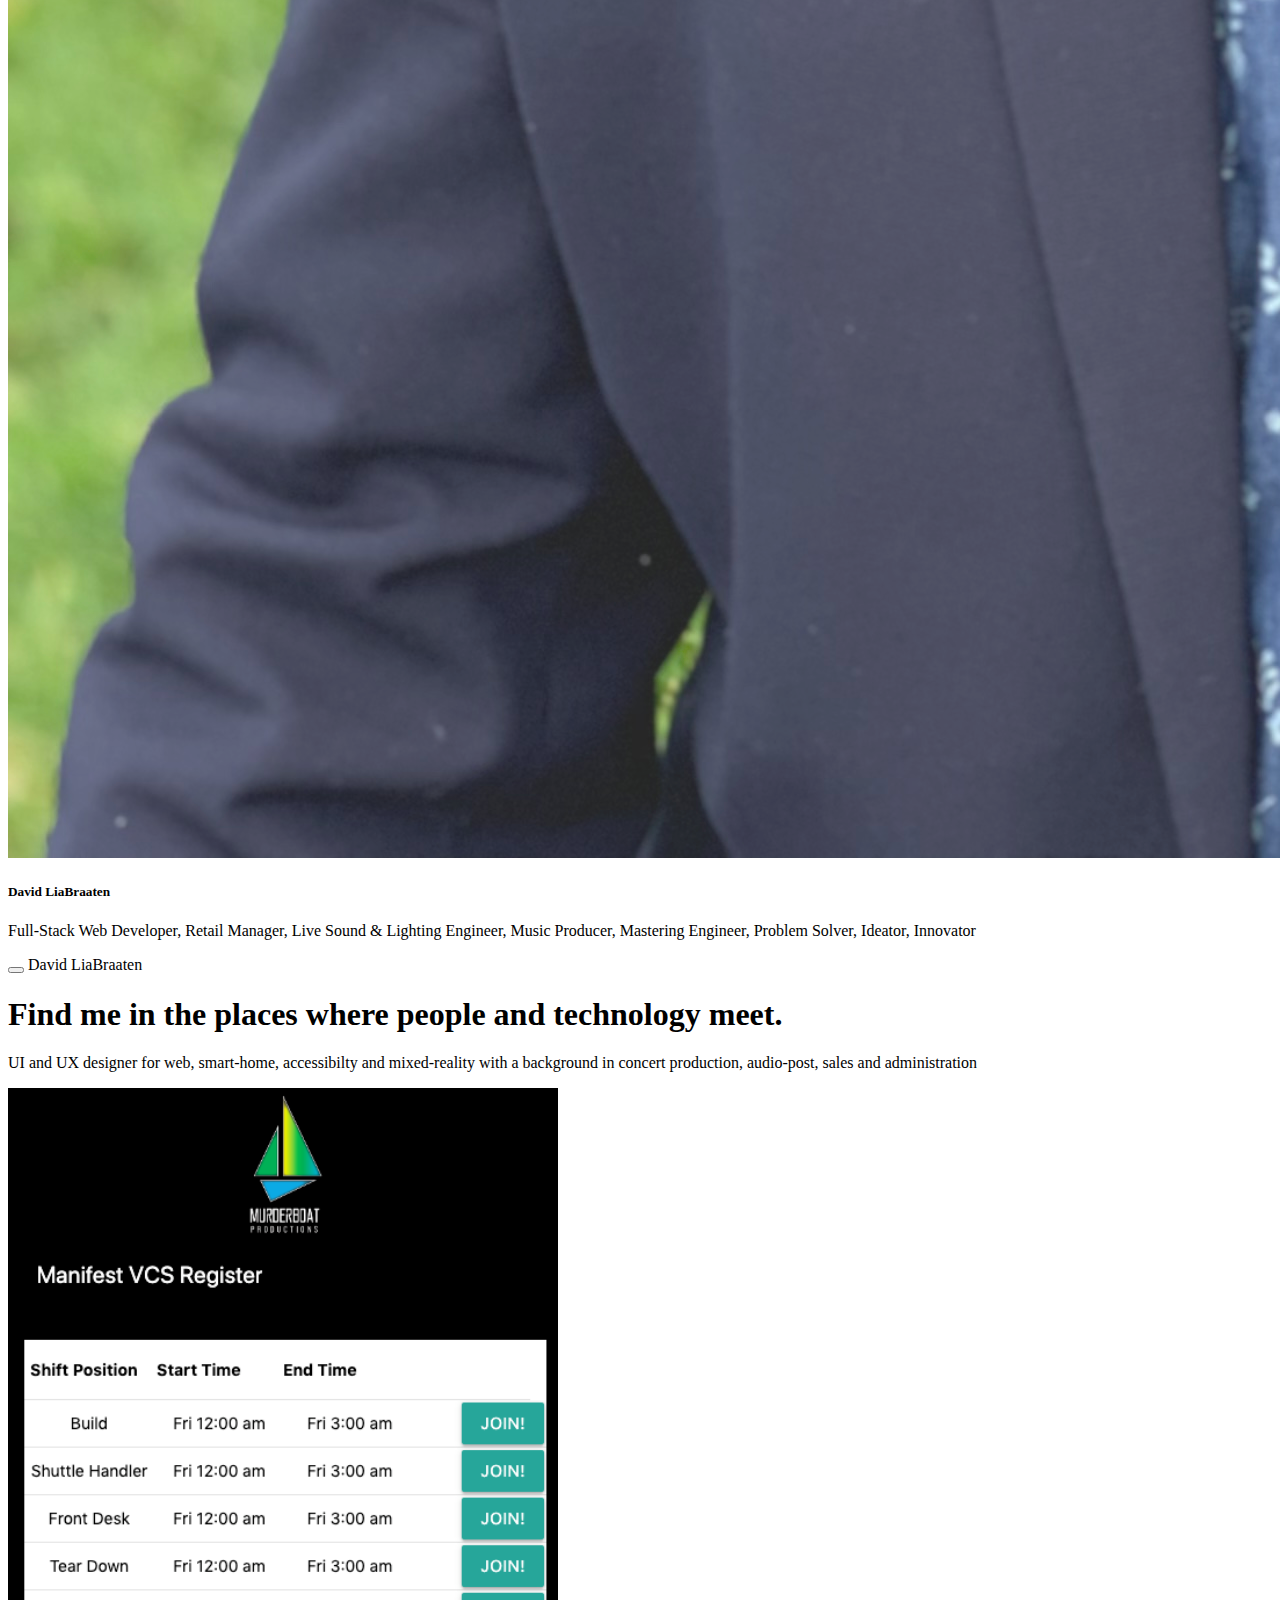
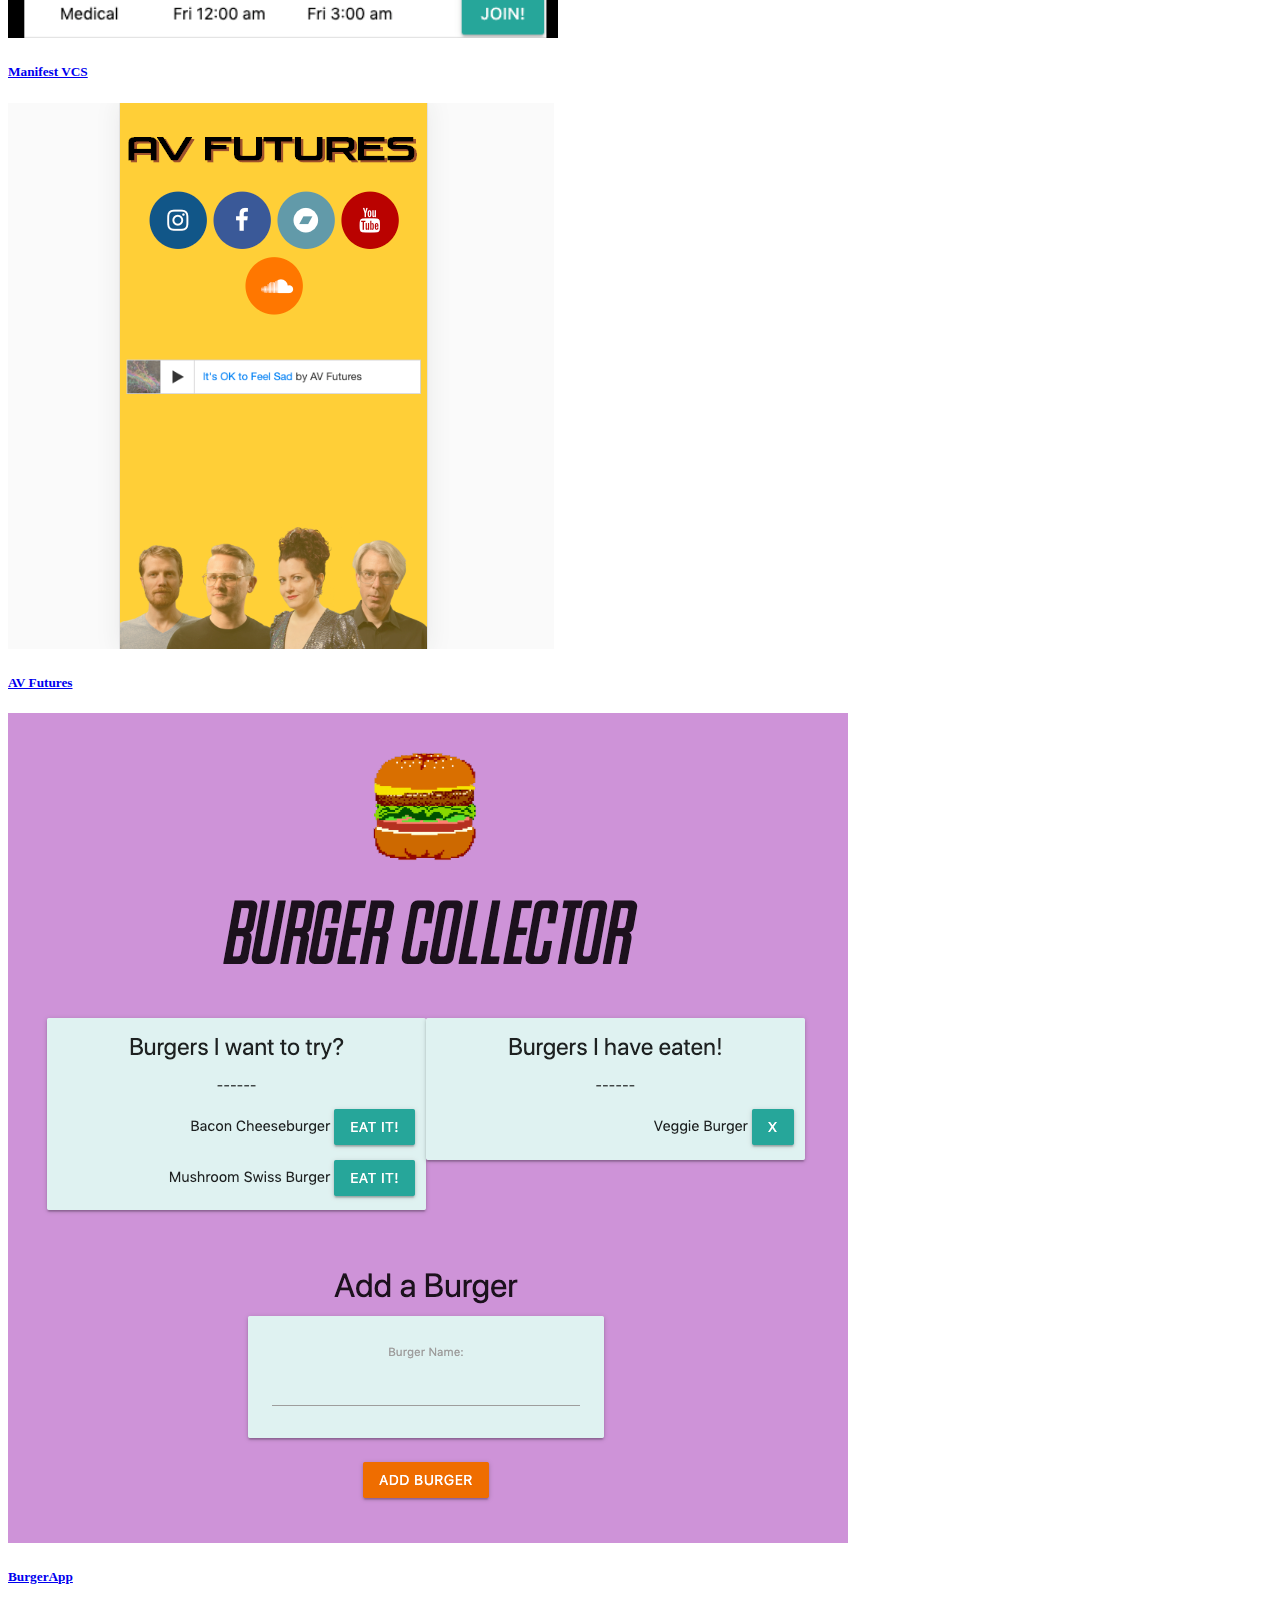
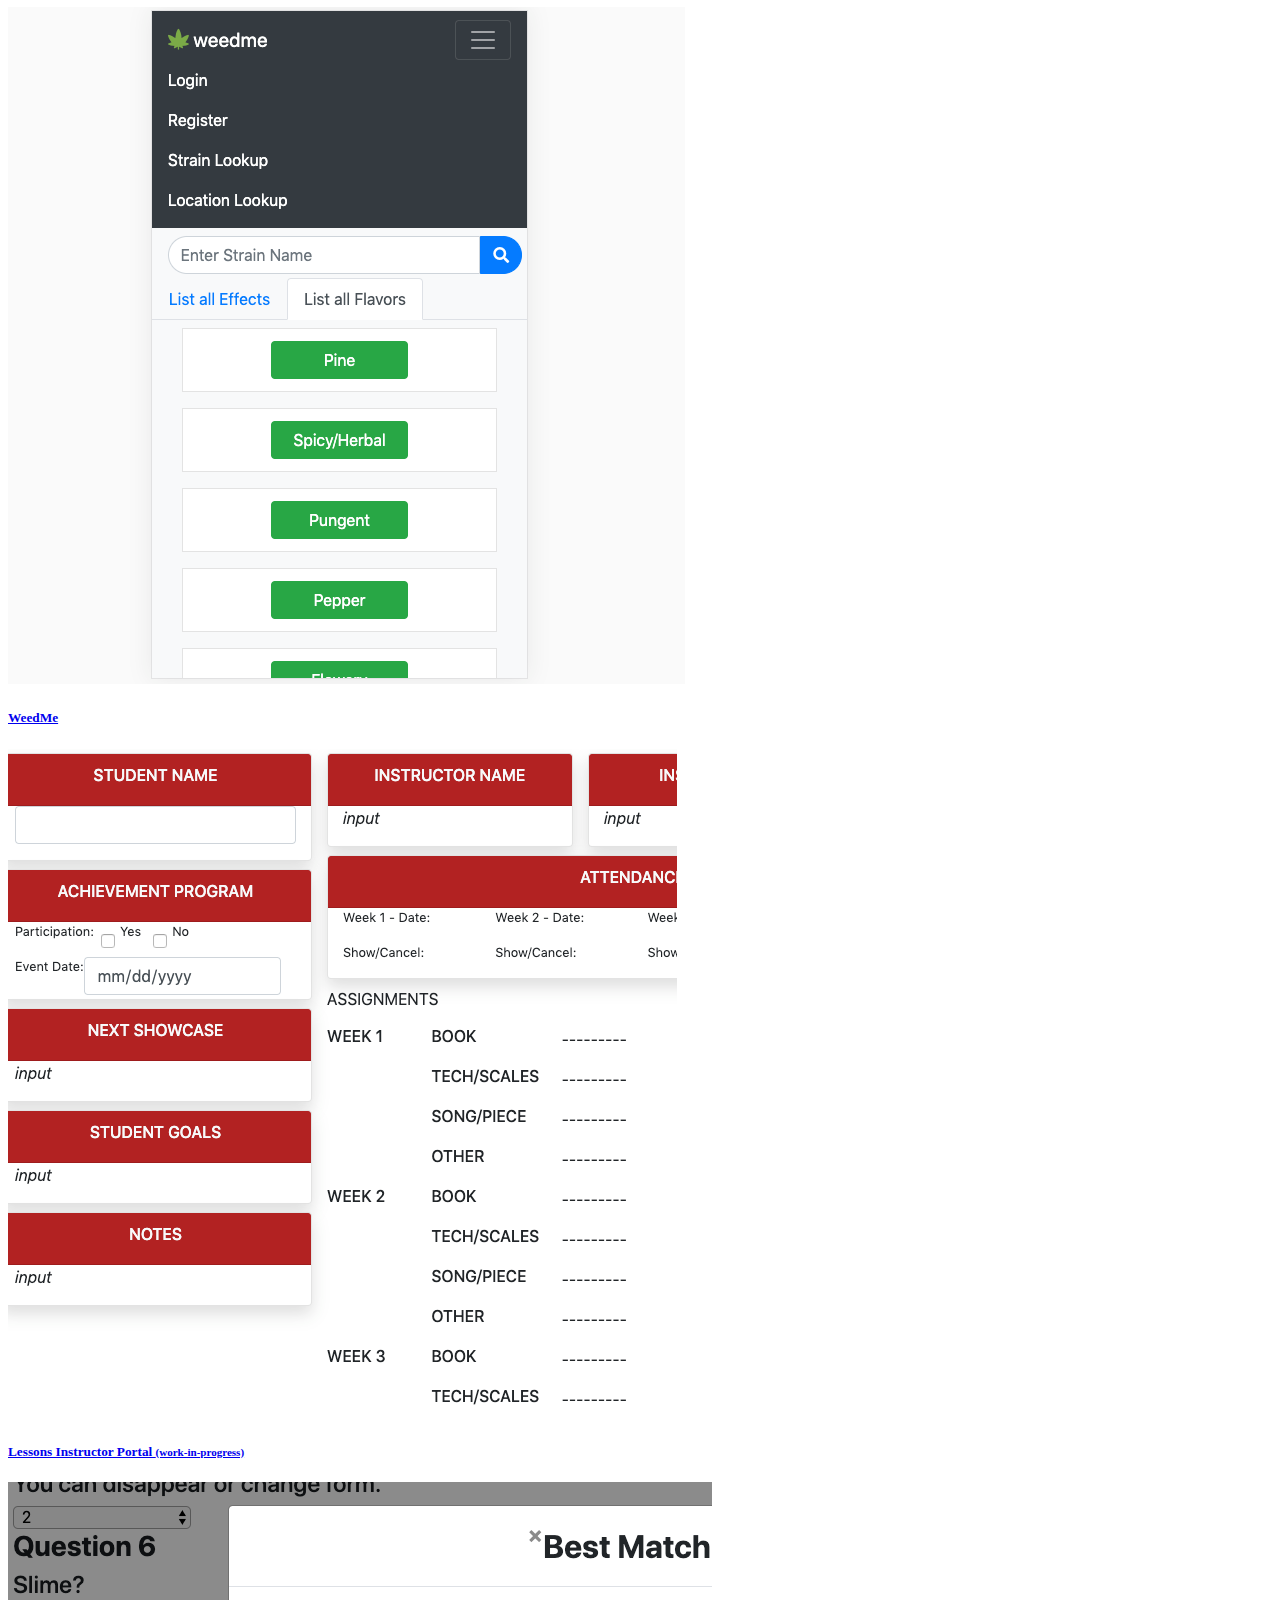
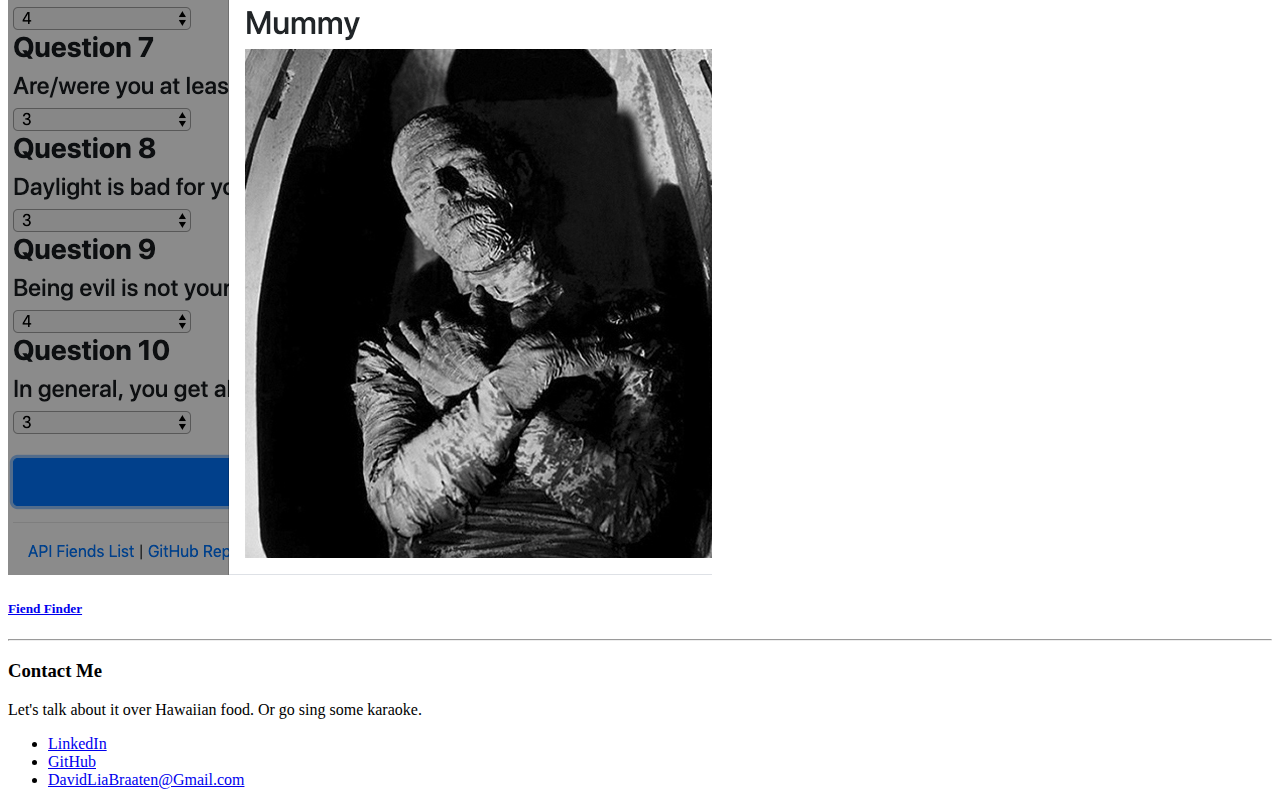
==== commit 712f84b3: "updated links" ====
--- a/index.html
+++ b/index.html
@@ -58,14 +58,14 @@
     </a>
 </div>
 <div class="column">
-    <a href="#">
-<img class="thumbnail" src="https://placehold.it/550x550">
-<h5>Lessons Instructor Portal</h5>
+    <a href="https://verbash.github.io/Lessons_Instructor_Form/">
+<img class="thumbnail" src="./assets/images/LessonsInstructor.png">
+<h5>Lessons Instructor Portal <small>(work-in-progress)</small></h5>
     </a>
 </div>
 <div class="column">
-    <a href="#">
-<img class="thumbnail" src="https://placehold.it/550x550">
+    <a href="https://mysterious-depths-86858.herokuapp.com/">
+<img class="thumbnail" src="./assets/images/FiendFinder.png">
 <h5>Fiend Finder</h5>
     </a>
 </div>
@@ -87,10 +87,11 @@
 <ul class="menu">
 <li><a href="https://www.linkedin.com/in/david-liabraaten-22aa7a177/">LinkedIn</a></li>
 <li><a href="https://github.com/verbash">GitHub</a></li>
-<!-- <li><a href="#">Yo</a></li> -->
+<li><A HREF="mailto:DavidLiaBraaten@gmail.com">DavidLiaBraaten@Gmail.com</A></li>
 </ul>
 </div>
-<div class="medium-6 columns">
+
+<!-- <div class="medium-6 columns">
 <label>Name
 <input type="text" placeholder="Name">
 </label>
@@ -102,7 +103,7 @@
 <textarea placeholder="holla at a designerd"></textarea>
 </label>
 <input type="submit" class="button expanded" value="Submit">
-</div>
+</div> -->
 </div>
 </div>
 </div>
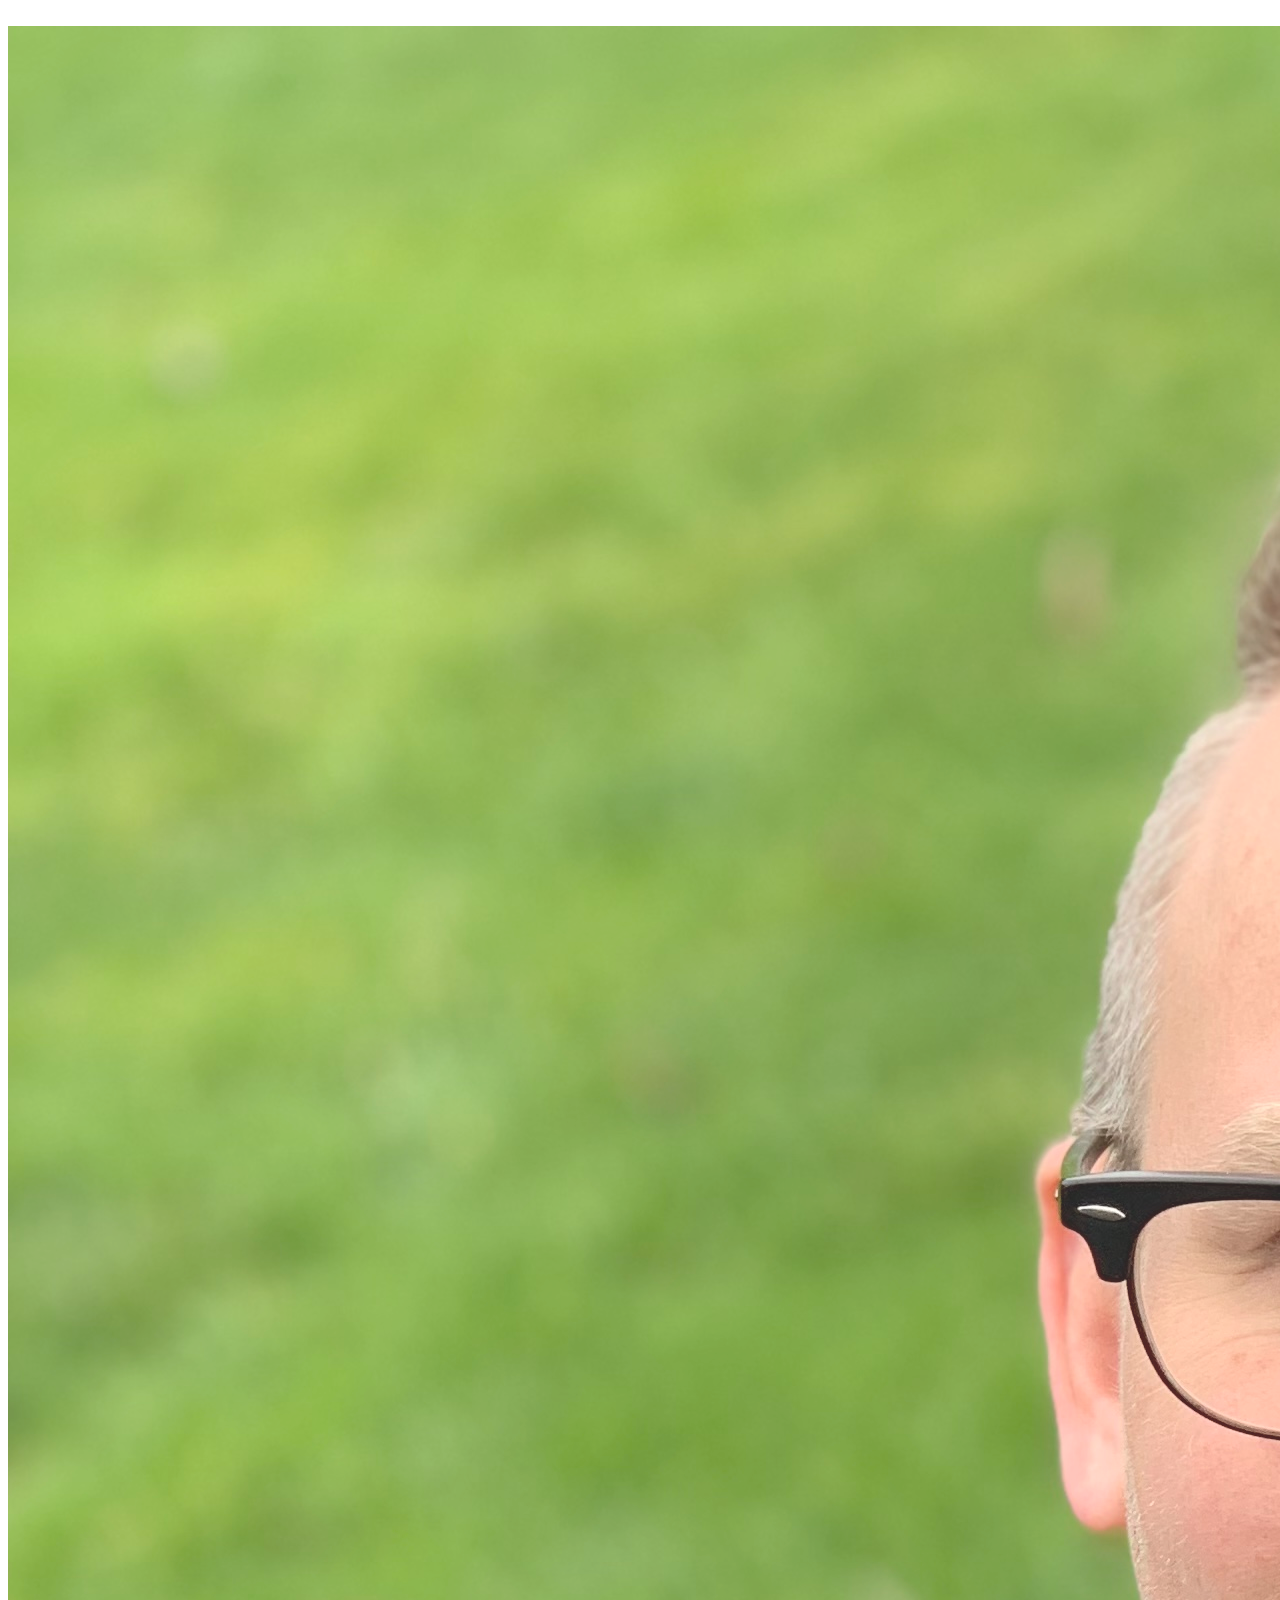
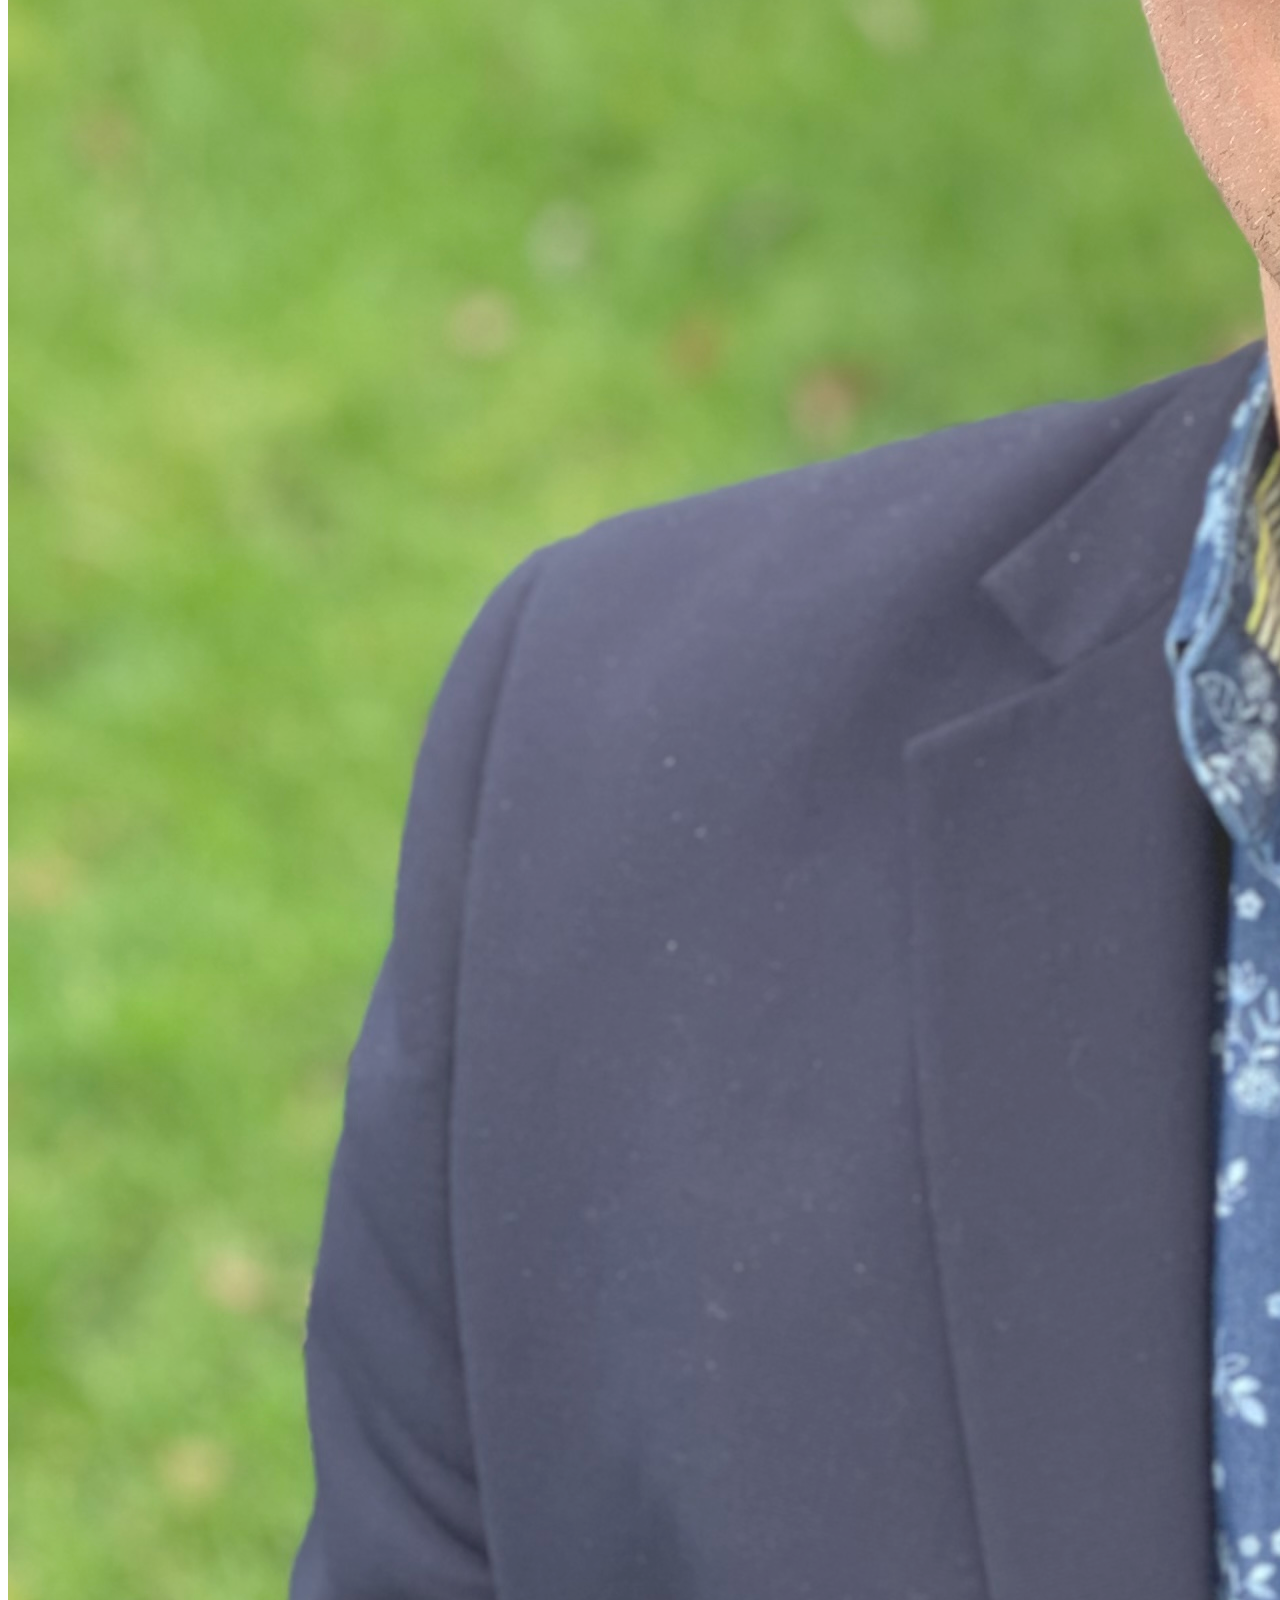
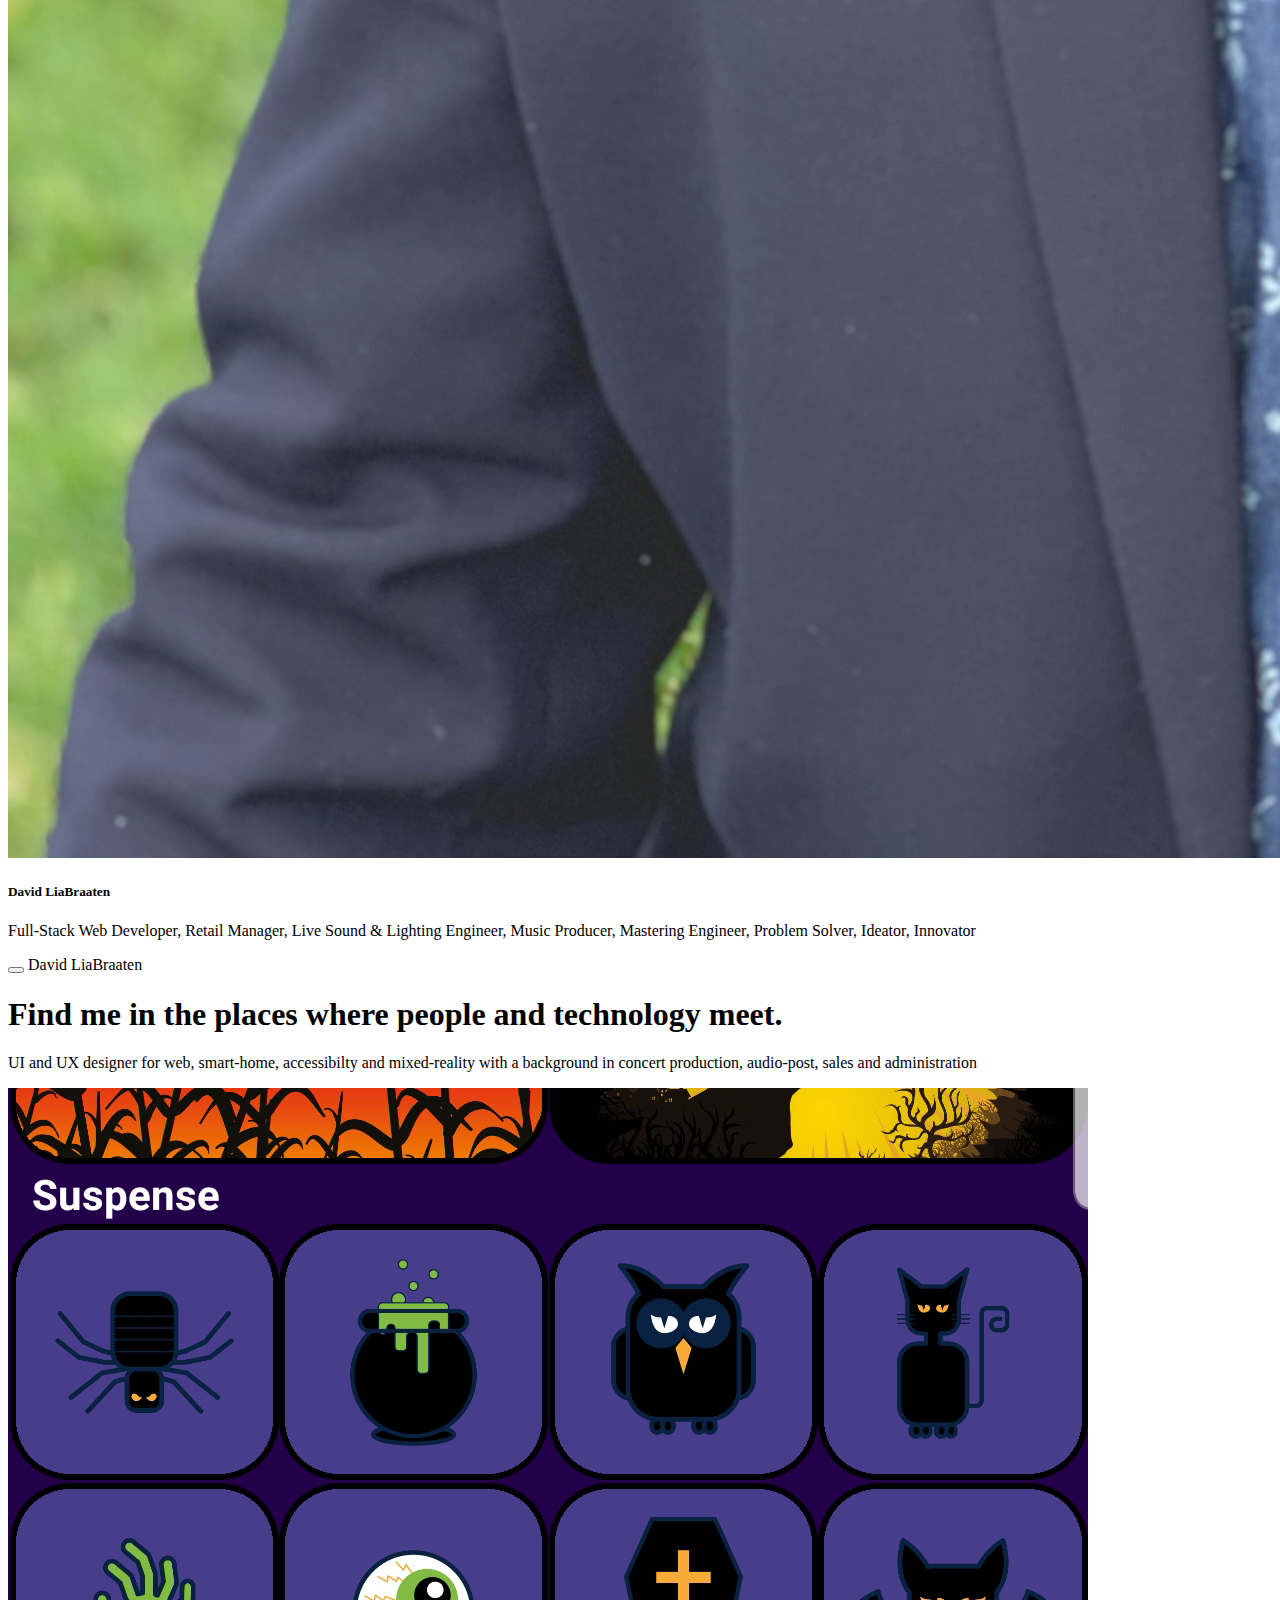
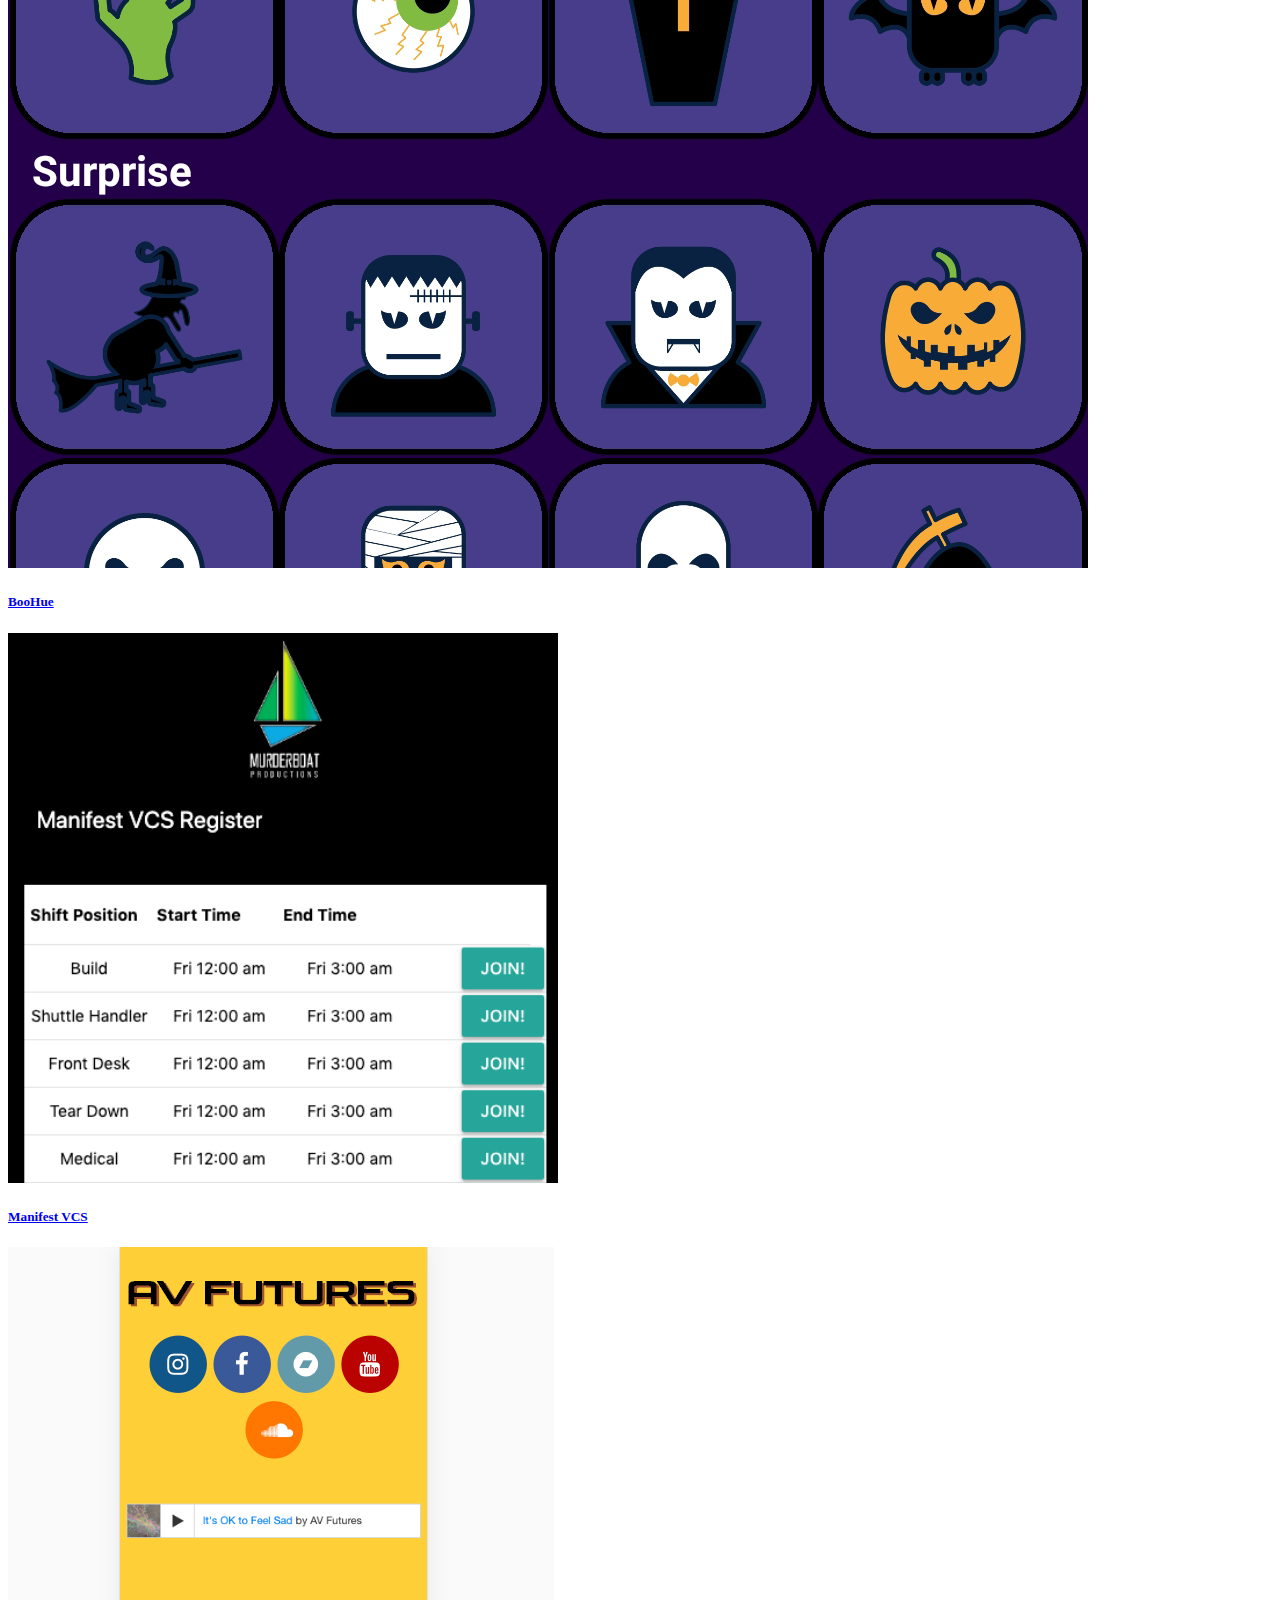
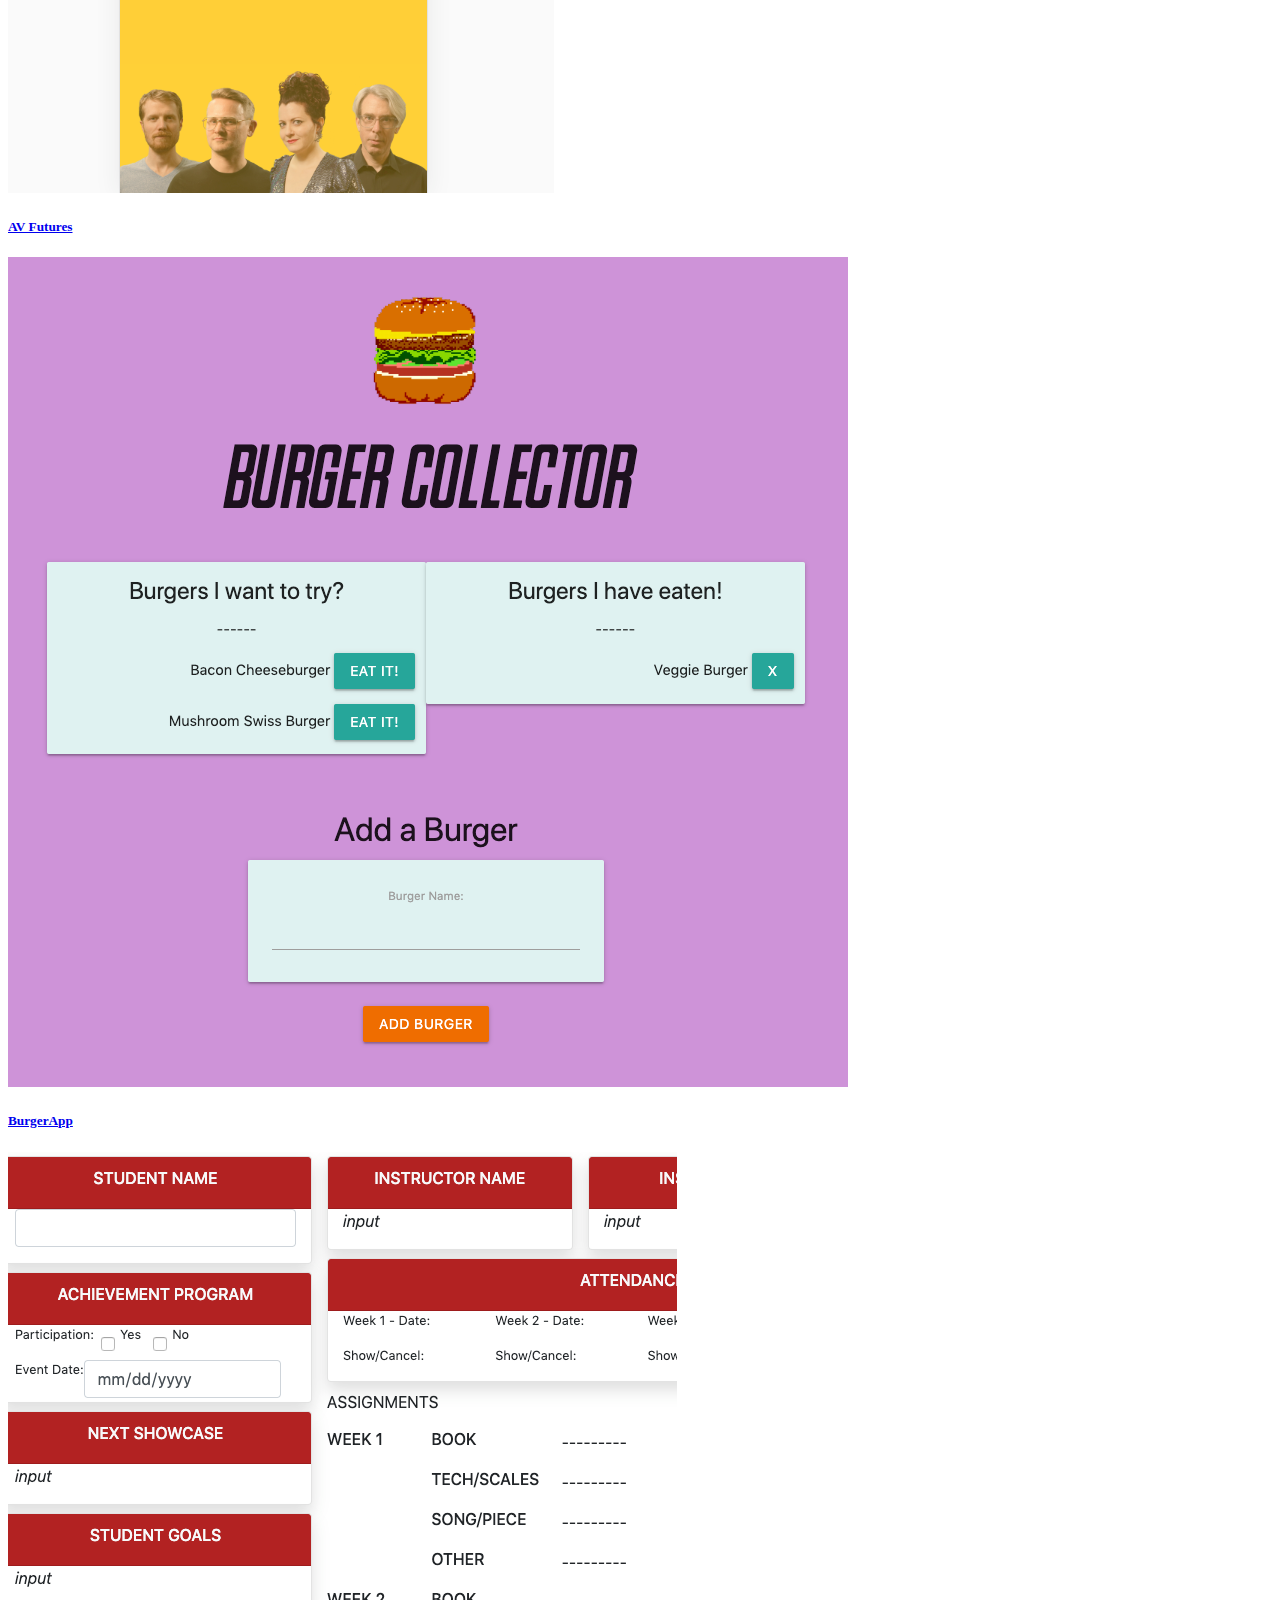
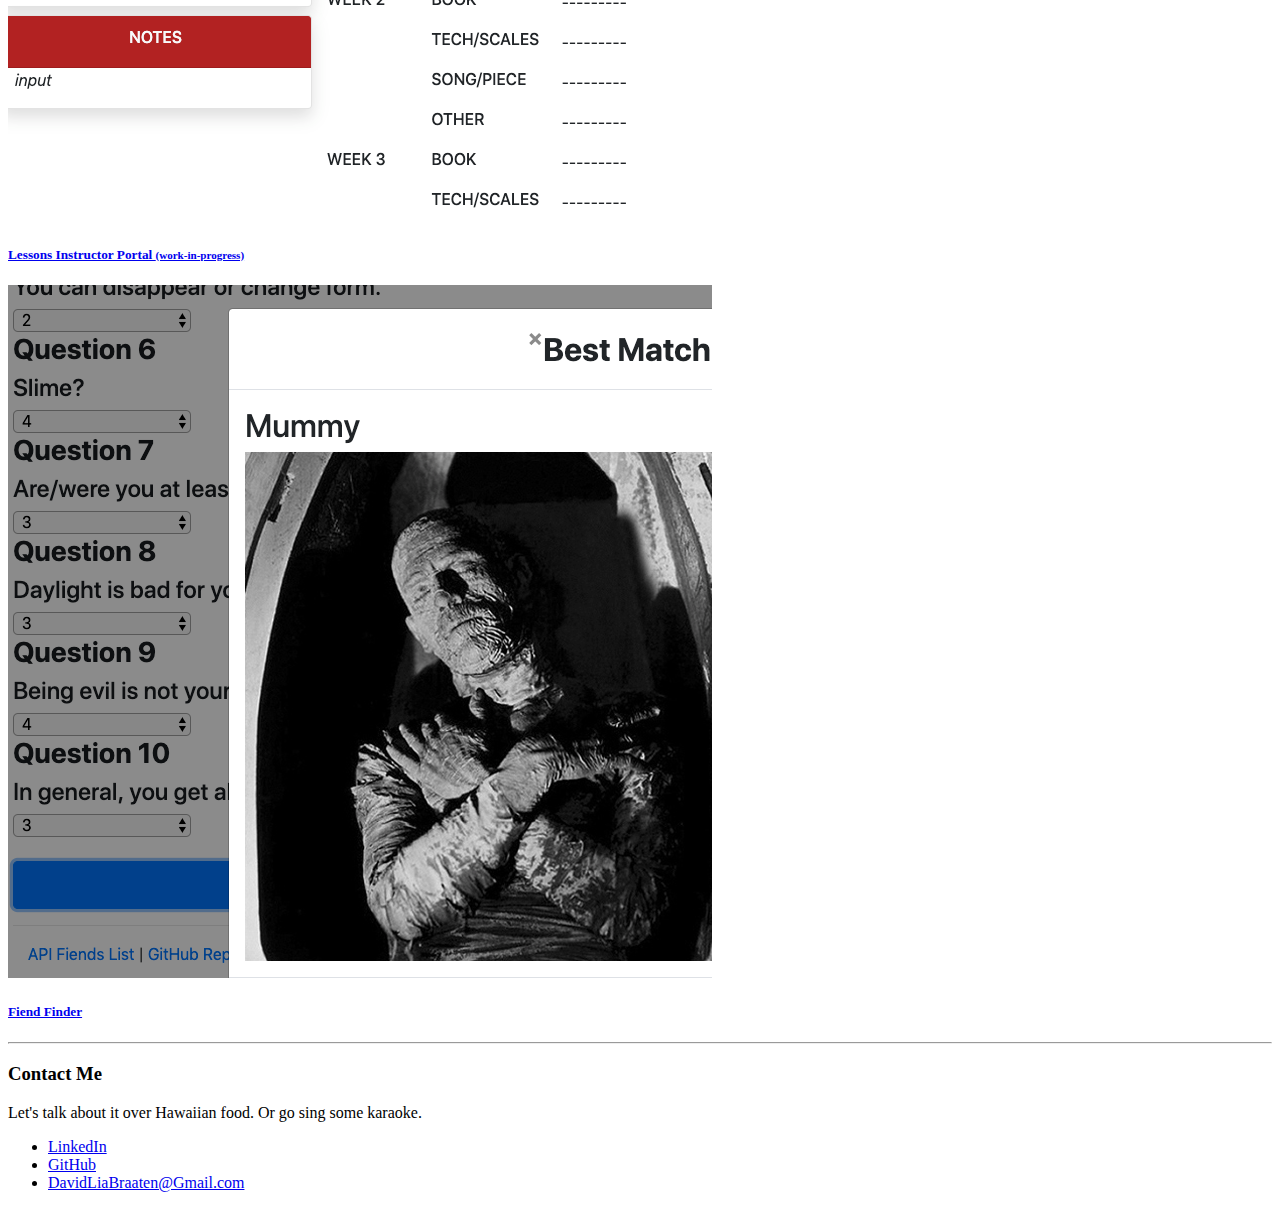
==== commit fa53c0cc: "added boohue link, removed weedme" ====
--- a/index.html
+++ b/index.html
@@ -33,6 +33,12 @@
 </div>
 </div>
 <div class="row small-up-2 medium-up-3 large-up-4">
+        <div class="column">
+                <a href="https://boohue.herokuapp.com/">
+            <img class="thumbnail" src="./assets/images/galaxy8a.png">
+            <h5>BooHue</h5>
+                </a>
+            </div>
 <div class="column">
     <a href="https://mbvsc.herokuapp.com" target="_blank">
 <img class="thumbnail" src="./assets/images/ManifestVCS.png" height=550px width=550px>
@@ -51,12 +57,13 @@
 <h5>BurgerApp</h5>
     </a>
 </div>
-<div class="column">
+<!-- <div class="column">
     <a href="www.weedmemaps.com">
 <img class="thumbnail" src="./assets/images/WeedMe.png">
 <h5>WeedMe</h5>
     </a>
-</div>
+</div> -->
+
 <div class="column">
     <a href="https://verbash.github.io/Lessons_Instructor_Form/">
 <img class="thumbnail" src="./assets/images/LessonsInstructor.png">
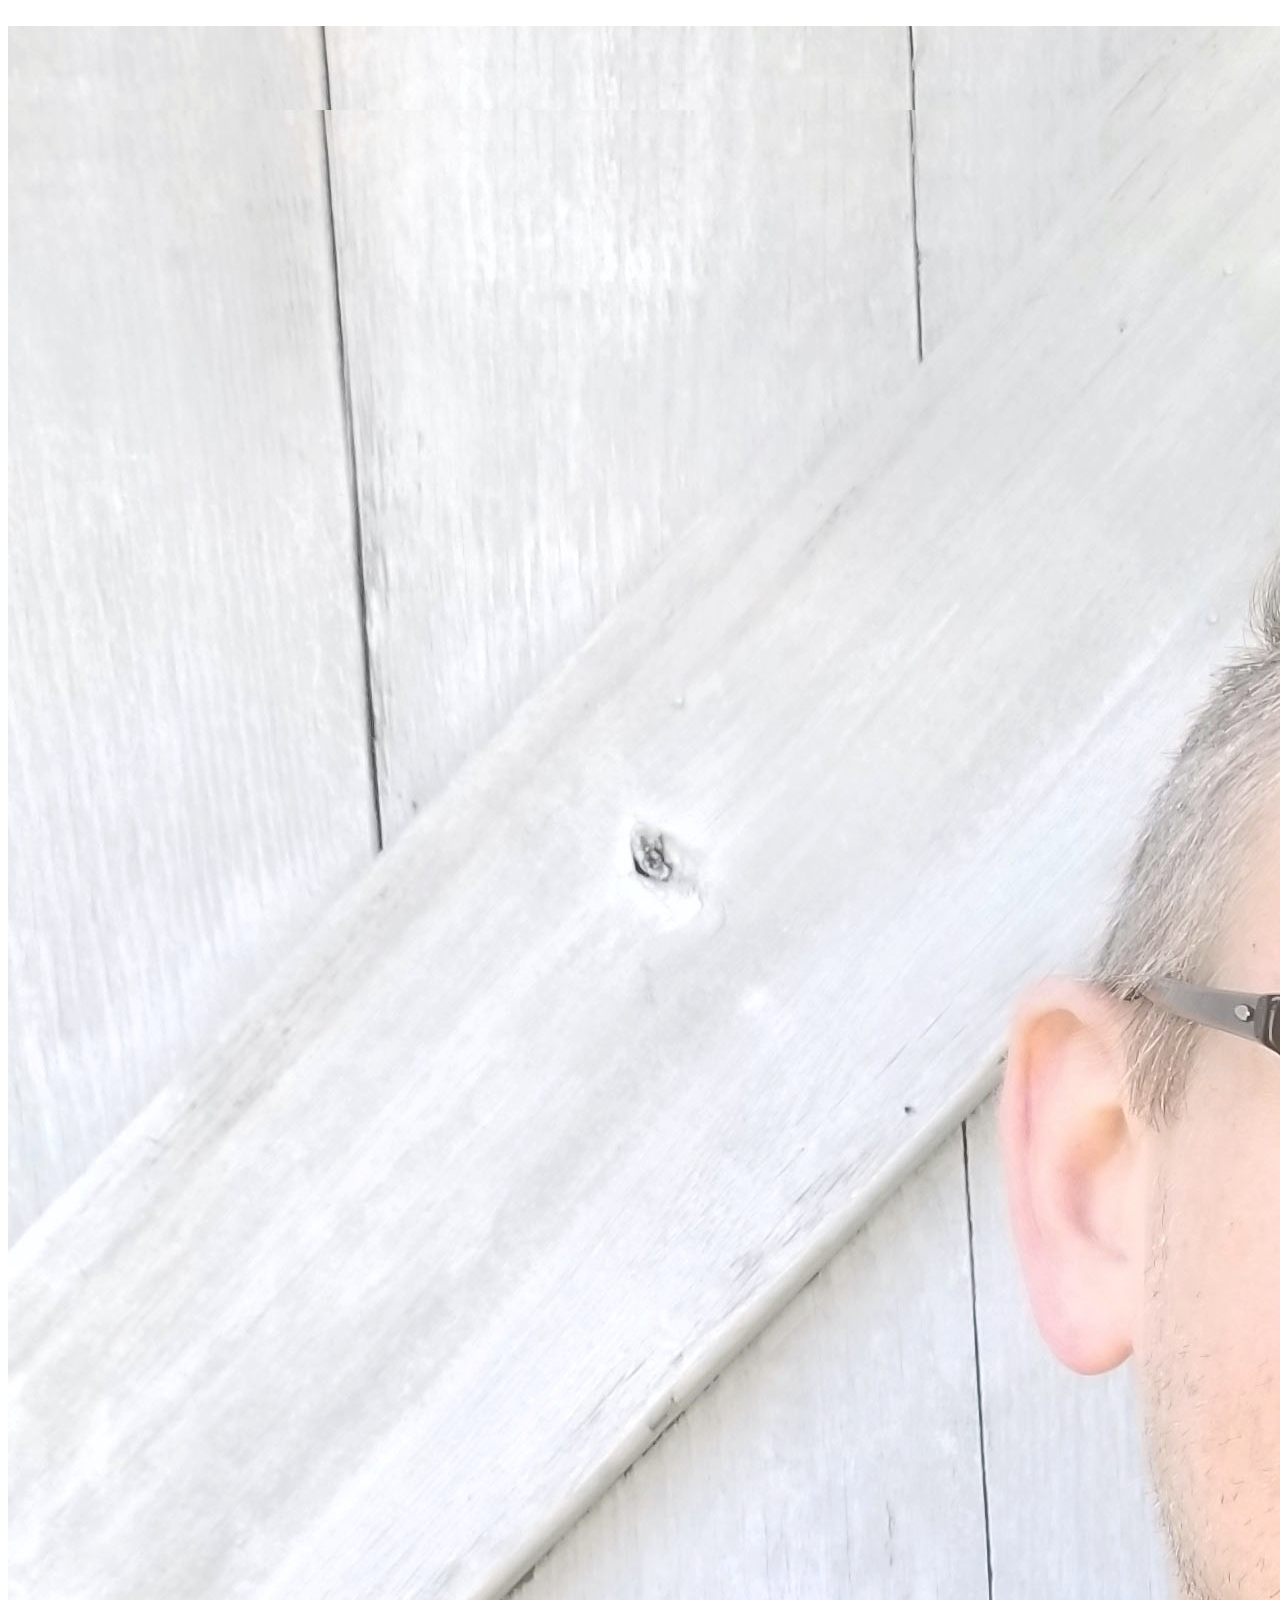
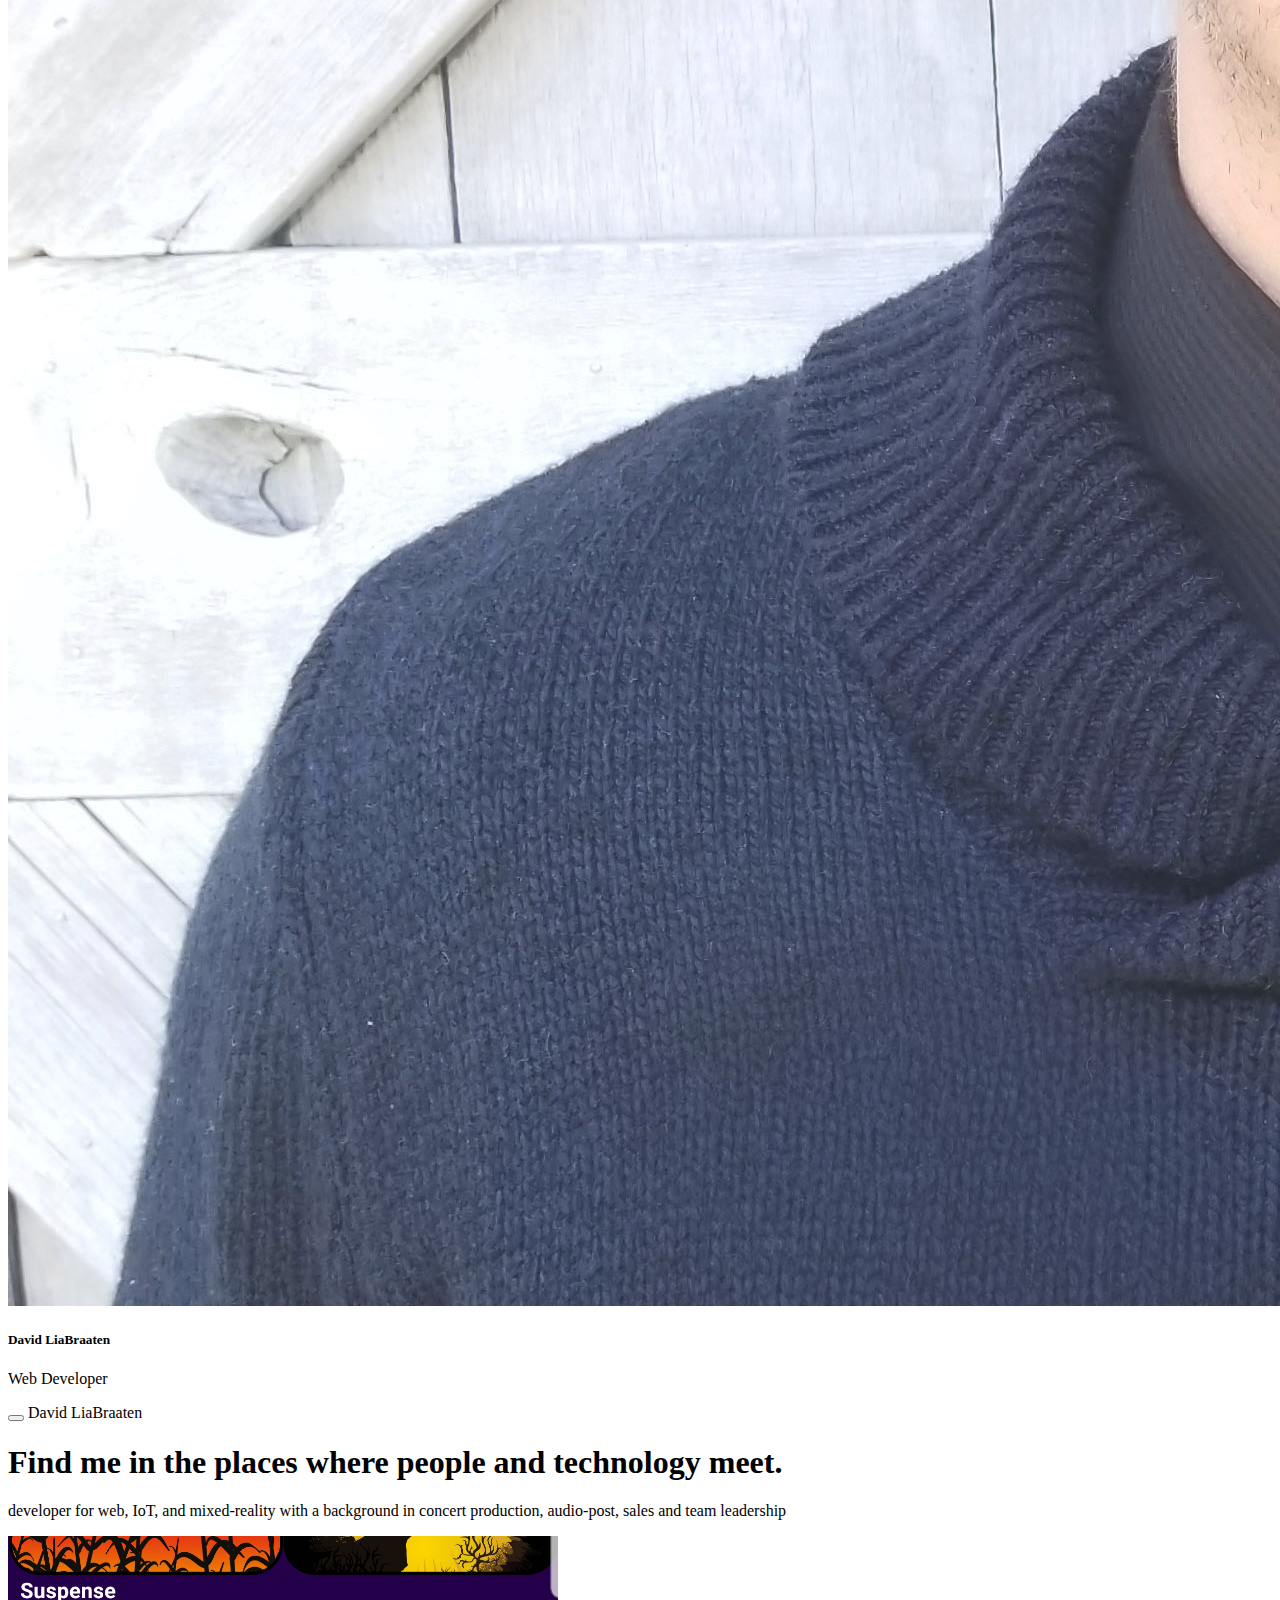
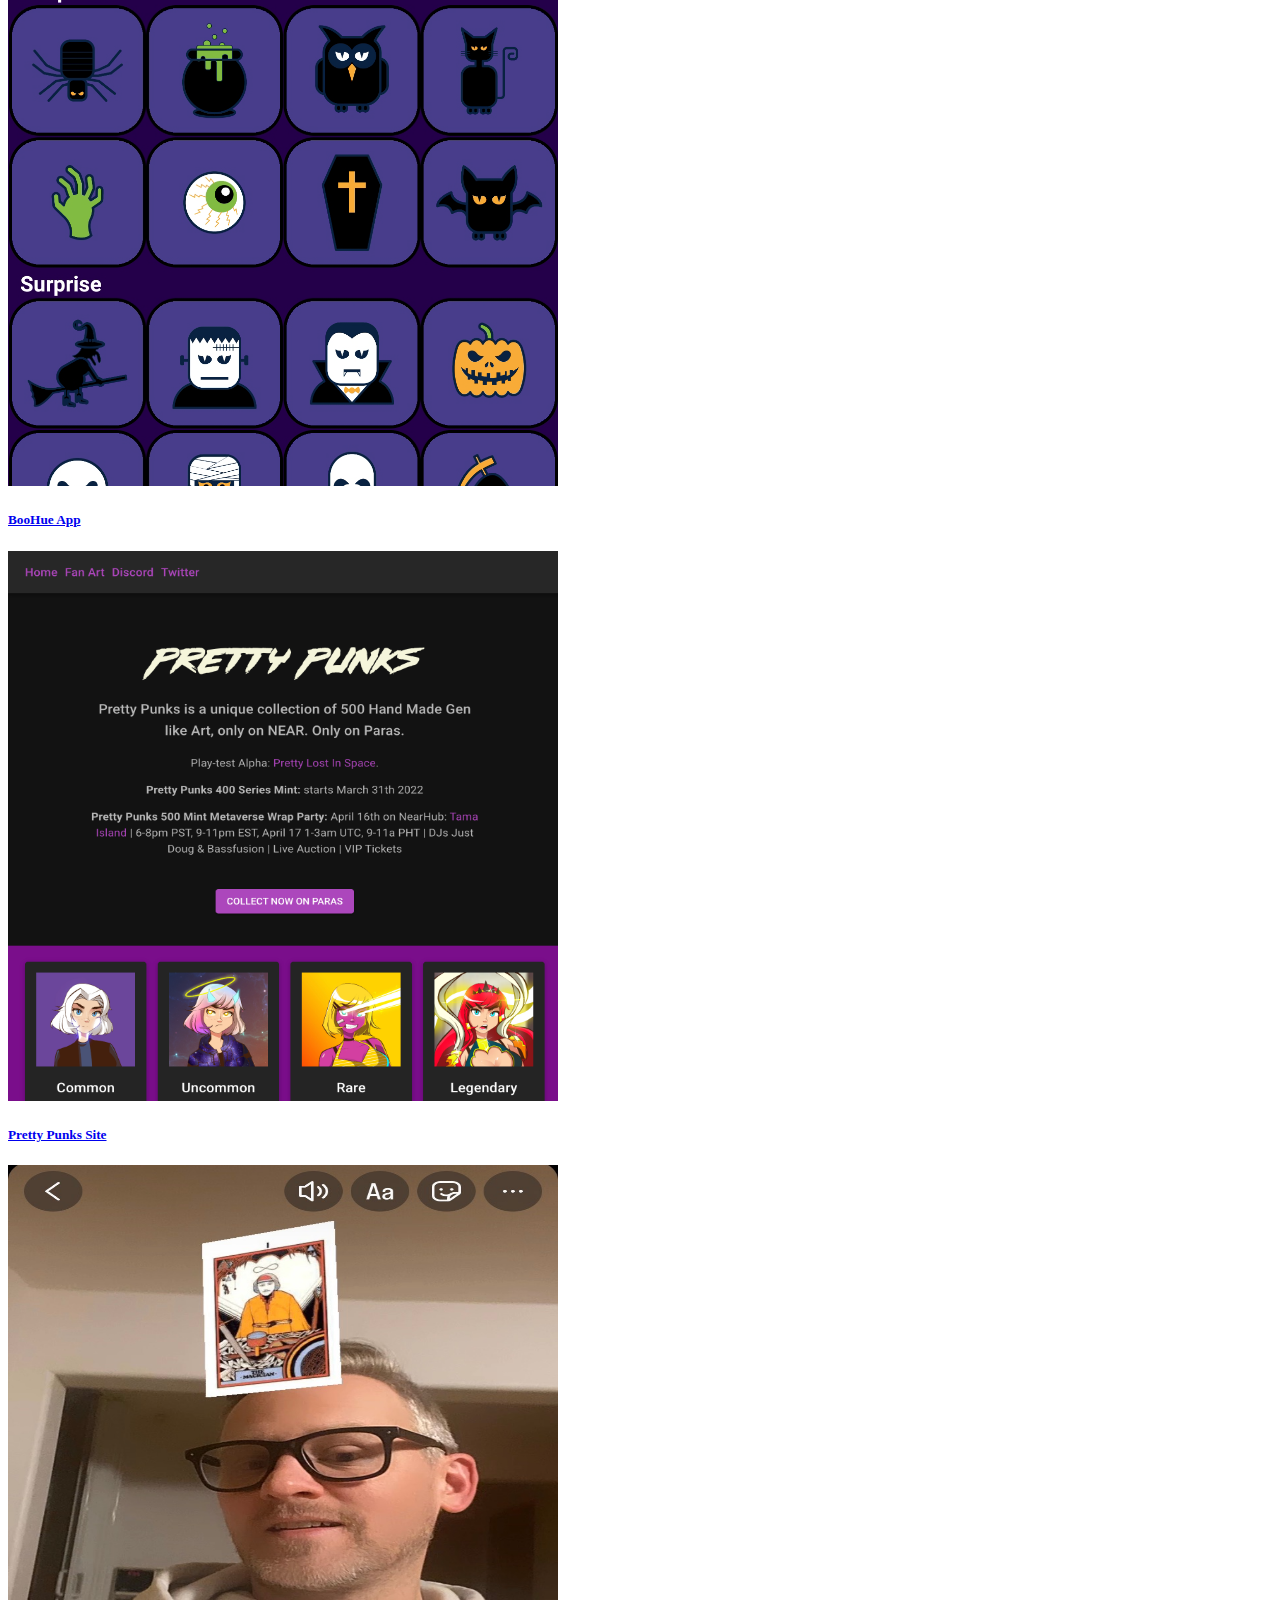
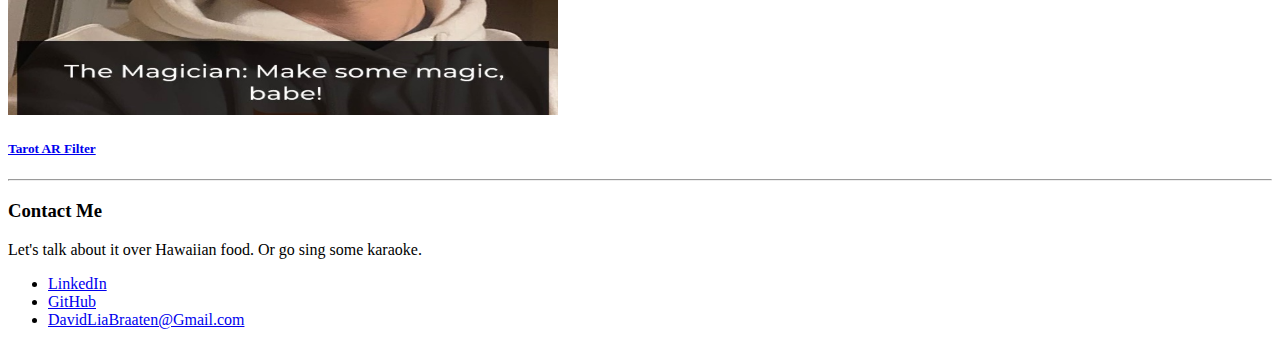
==== commit 3db311cb: "2022 update links, img, favicon" ====
--- a/index.html
+++ b/index.html
@@ -1,6 +1,7 @@
 <!doctype html>
 <html class="no-js" lang="en">
 <head>
+    <link rel="icon" type="image/x-icon" href="assets/images/favicon.ico">
 <meta charset="utf-8" />
 <meta name="viewport" content="width=device-width, initial-scale=1.0" />
 <title>Foundation | Welcome</title>
@@ -13,9 +14,9 @@
 <div class="off-canvas position-left reveal-for-large" id="my-info" data-off-canvas data-position="left">
 <div class="row column">
 <br>
-<img class="thumbnail profile-pic" src="./assets/images/IMG_3037.jpg">
+<img class="thumbnail profile-pic" src="./assets/images/David_LiaBraaten.jpg">
 <h5>David LiaBraaten</h5>
-<p>Full-Stack Web Developer, Retail Manager, Live Sound & Lighting Engineer, Music Producer, Mastering Engineer, Problem Solver, Ideator, Innovator</p>
+<p>Web Developer</p>
 </div>
 </div>
 <div class="off-canvas-content" data-off-canvas-content>
@@ -29,34 +30,34 @@
 <div class="callout primary">
 <div class="row column">
 <h1>Find me in the places where people and technology meet.</h1>
-<p class="lead">UI and UX designer for web, smart-home, accessibilty and mixed-reality with a background in concert production, audio-post, sales and administration </p>
+<p class="lead">developer for web, IoT, and mixed-reality with a background in concert production, audio-post, sales and team leadership </p>
 </div>
 </div>
 <div class="row small-up-2 medium-up-3 large-up-4">
         <div class="column">
                 <a href="https://boohue.herokuapp.com/">
-            <img class="thumbnail" src="./assets/images/galaxy8a.png">
-            <h5>BooHue</h5>
+            <img class="thumbnail" src="./assets/images/galaxy8a.png" height=550px width=550px>
+            <h5>BooHue App</h5>
                 </a>
             </div>
 <div class="column">
-    <a href="https://mbvsc.herokuapp.com" target="_blank">
-<img class="thumbnail" src="./assets/images/ManifestVCS.png" height=550px width=550px>
-<h5>Manifest VCS</h5>
+    <a href="https://www.prettypunks.club" target="_blank">
+<img class="thumbnail" src="./assets/images/prettypunksclub.png" height=550px width=550px>
+<h5>Pretty Punks Site</h5>
     </a>
 </div>
 <div class="column">
-    <a href="https://www.avfutures.com/">
-<img class="thumbnail" src="./assets/images/AVFutures.png">
-<h5>AV Futures</h5>
+    <a href="https://www.instagram.com/ar/1119526505629496/">
+<img class="thumbnail" src="./assets/images/tarotarfilter.png" height=550px width=550px>
+<h5>Tarot AR Filter</h5>
     </a>
 </div>
-<div class="column">
+<!-- <div class="column">
     <a href="https://vast-taiga-50476.herokuapp.com/">
 <img class="thumbnail" src="./assets/images/BurgerCollector.png">
 <h5>BurgerApp</h5>
     </a>
-</div>
+</div> -->
 <!-- <div class="column">
     <a href="www.weedmemaps.com">
 <img class="thumbnail" src="./assets/images/WeedMe.png">
@@ -64,18 +65,18 @@
     </a>
 </div> -->
 
-<div class="column">
+<!-- <div class="column">
     <a href="https://verbash.github.io/Lessons_Instructor_Form/">
 <img class="thumbnail" src="./assets/images/LessonsInstructor.png">
 <h5>Lessons Instructor Portal <small>(work-in-progress)</small></h5>
-    </a>
-</div>
-<div class="column">
+    </a>˜
+</div> -->
+<!-- <div class="column">
     <a href="https://mysterious-depths-86858.herokuapp.com/">
 <img class="thumbnail" src="./assets/images/FiendFinder.png">
 <h5>Fiend Finder</h5>
     </a>
-</div>
+</div> -->
 <!-- <div class="column">
 <img class="thumbnail" src="https://placehold.it/550x550">
 <h5>?</h5>
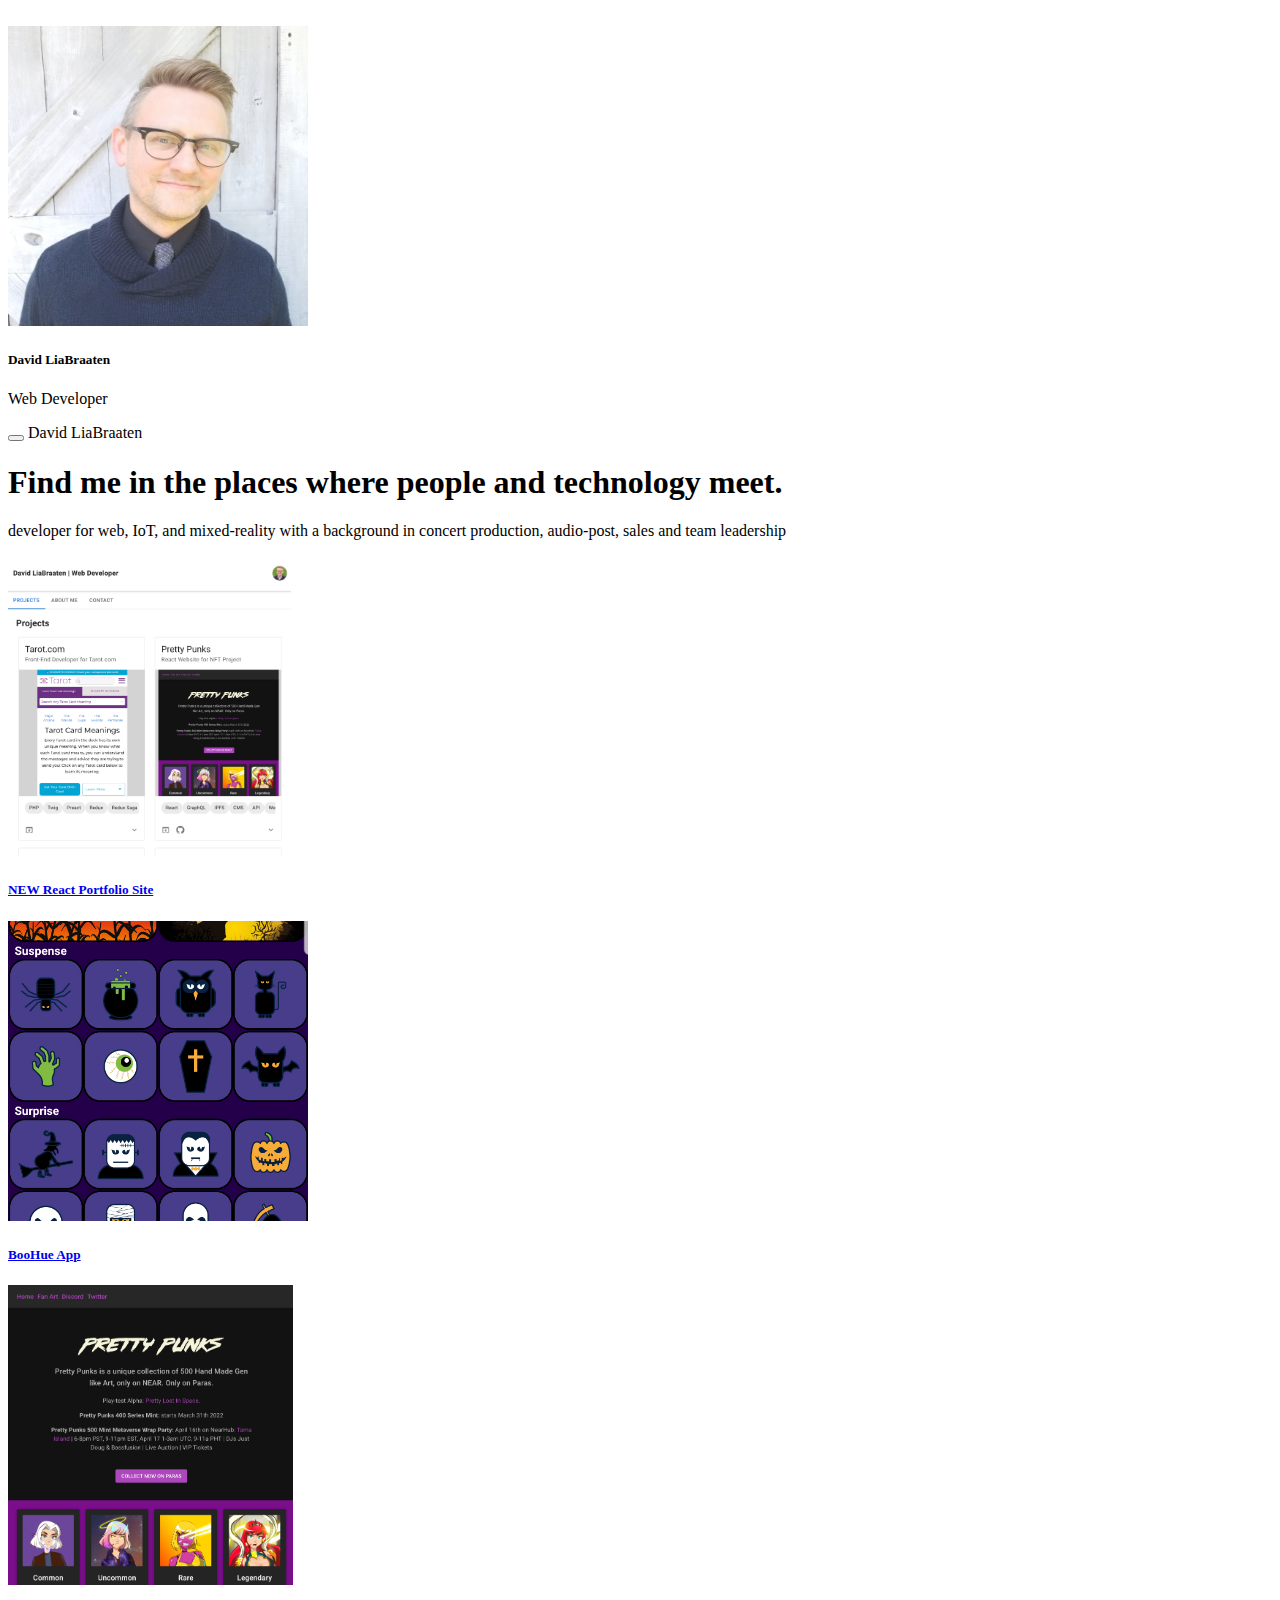
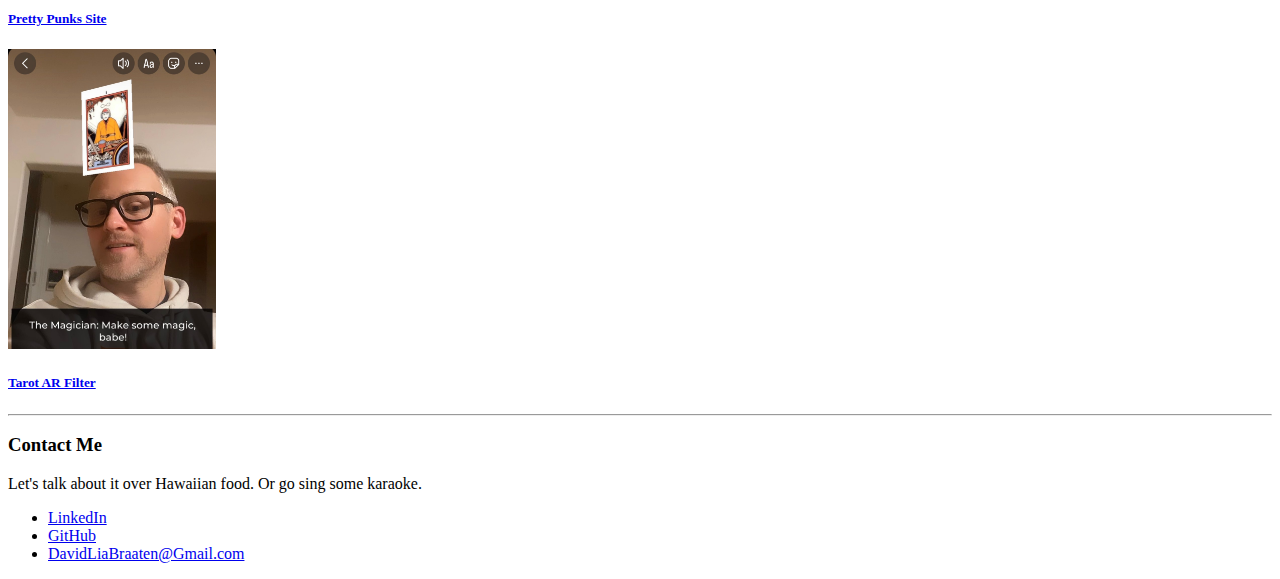
==== commit f61297e2: "add react-portfolio" ====
--- a/index.html
+++ b/index.html
@@ -34,8 +34,14 @@
 </div>
 </div>
 <div class="row small-up-2 medium-up-3 large-up-4">
+    <div class="column">
+        <a href="https://www.davidliabraaten.com">
+    <img class="thumbnail" src="./assets/images/reactportfolio.png">
+    <h5>NEW React Portfolio Site</h5>
+        </a>
+    </div>
         <div class="column">
-                <a href="https://boohue.herokuapp.com/">
+                <a href="https://play.google.com/store/apps/details?id=com.palacelogic.boohue">
             <img class="thumbnail" src="./assets/images/galaxy8a.png" height=550px width=550px>
             <h5>BooHue App</h5>
                 </a>
@@ -52,12 +58,7 @@
 <h5>Tarot AR Filter</h5>
     </a>
 </div>
-<!-- <div class="column">
-    <a href="https://vast-taiga-50476.herokuapp.com/">
-<img class="thumbnail" src="./assets/images/BurgerCollector.png">
-<h5>BurgerApp</h5>
-    </a>
-</div> -->
+
 <!-- <div class="column">
     <a href="www.weedmemaps.com">
 <img class="thumbnail" src="./assets/images/WeedMe.png">
--- a/assets/style.css
+++ b/assets/style.css
@@ -1,6 +1,8 @@
 
-
-
+img {
+  max-height: 300px;
+  width: auto;
+}
 
 .profile-pic {
     opacity: 0.85 !important;
